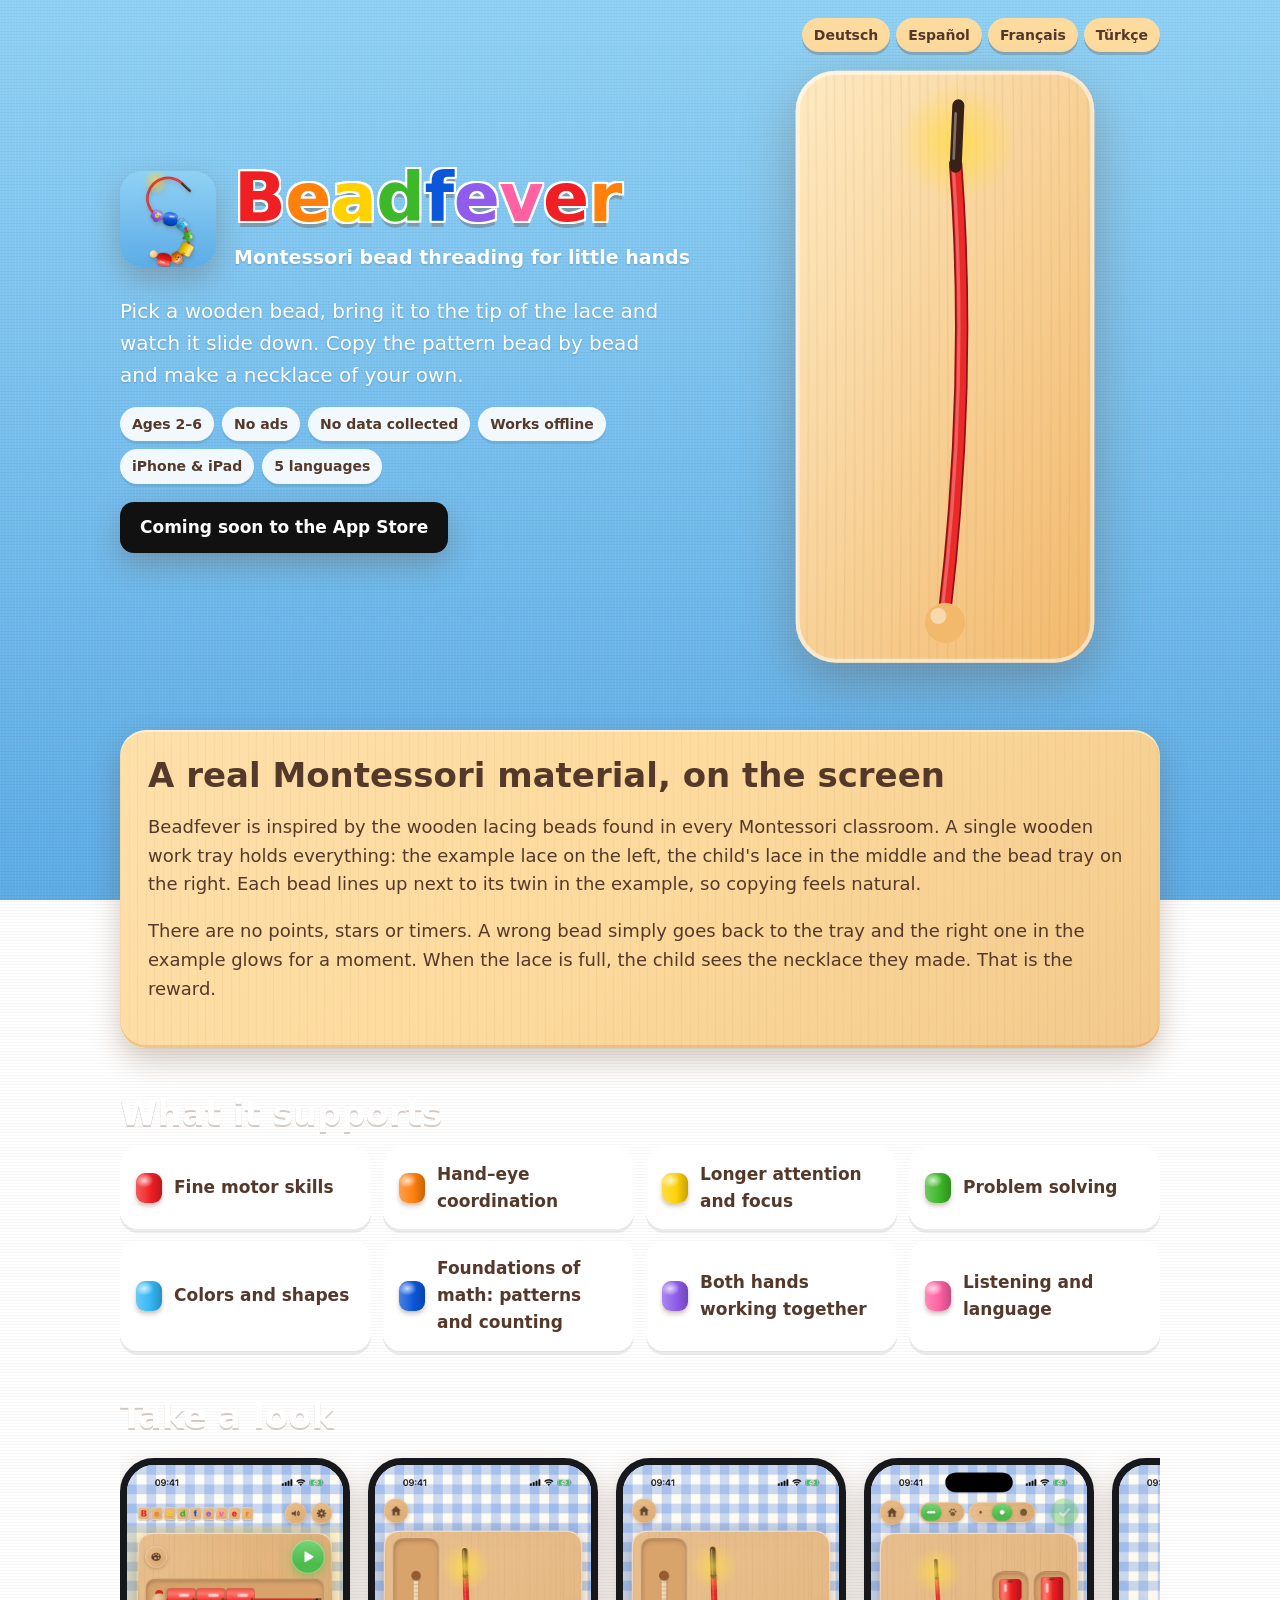
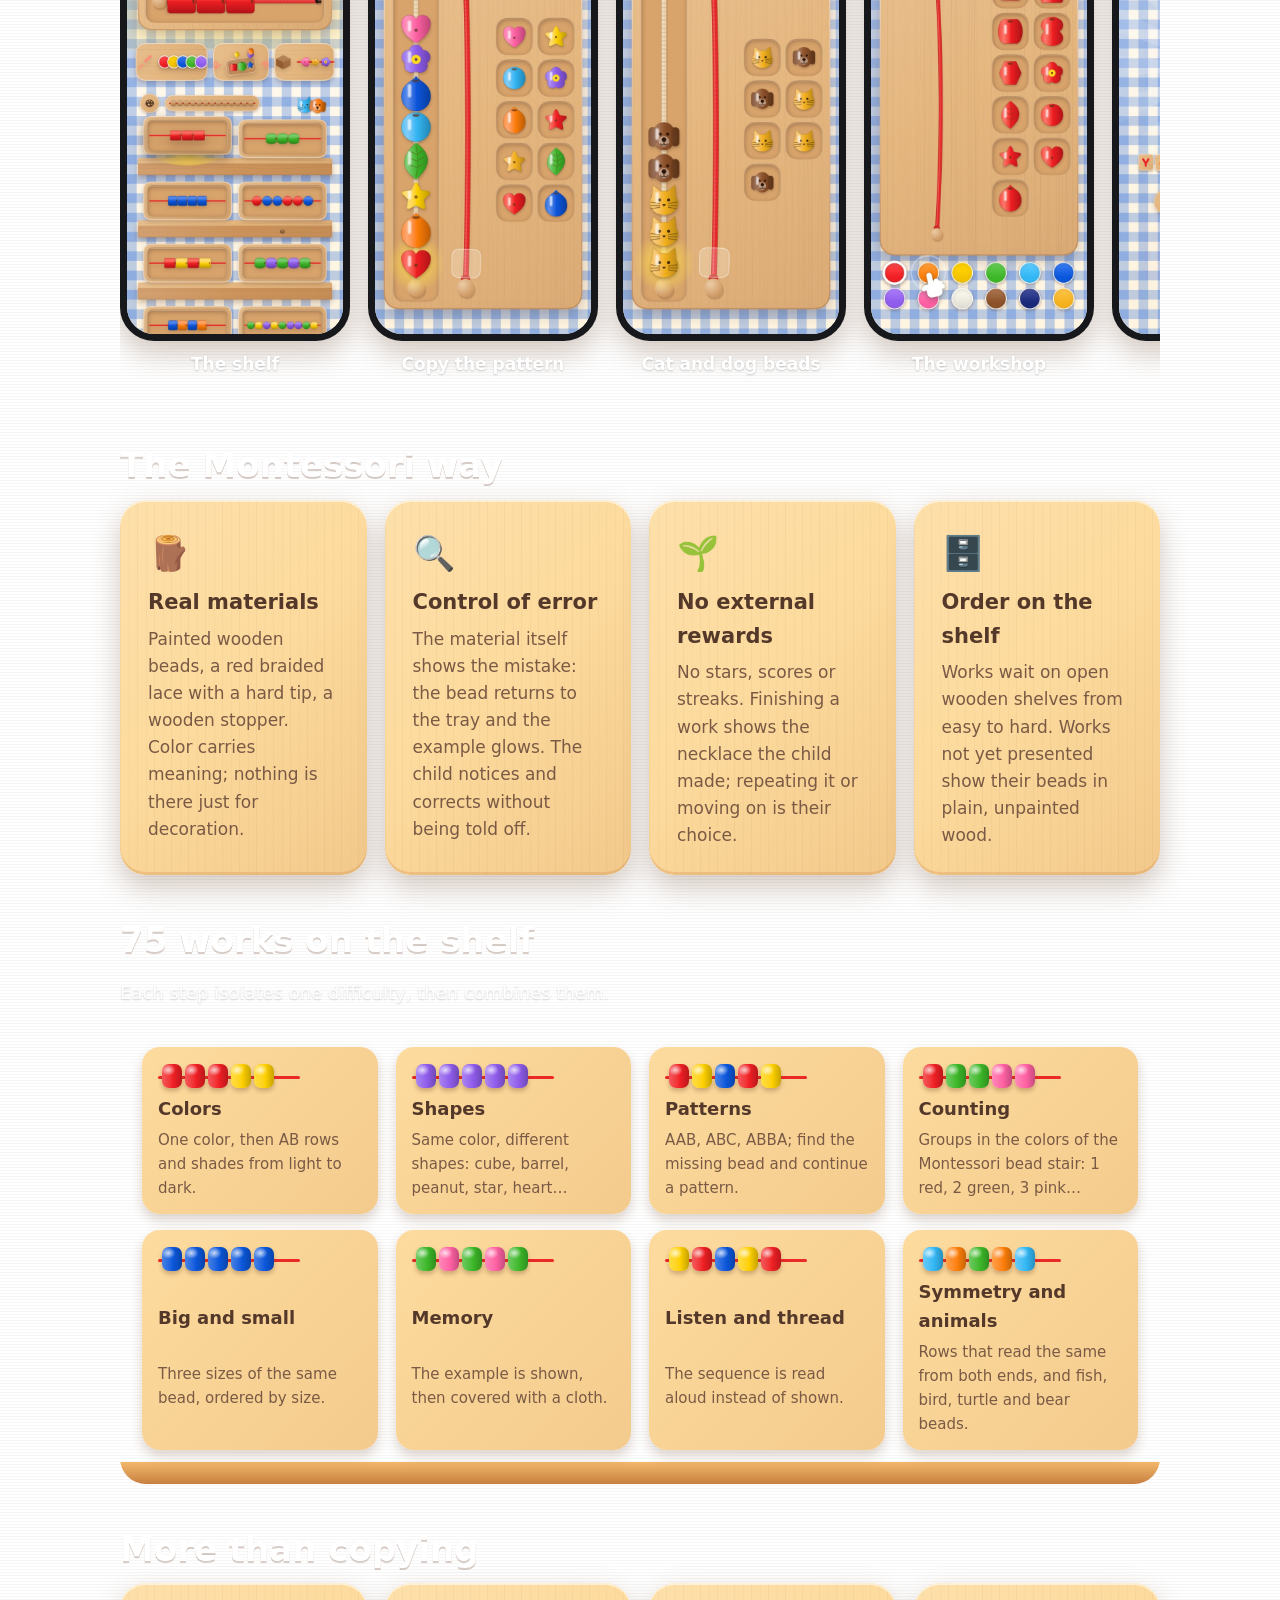
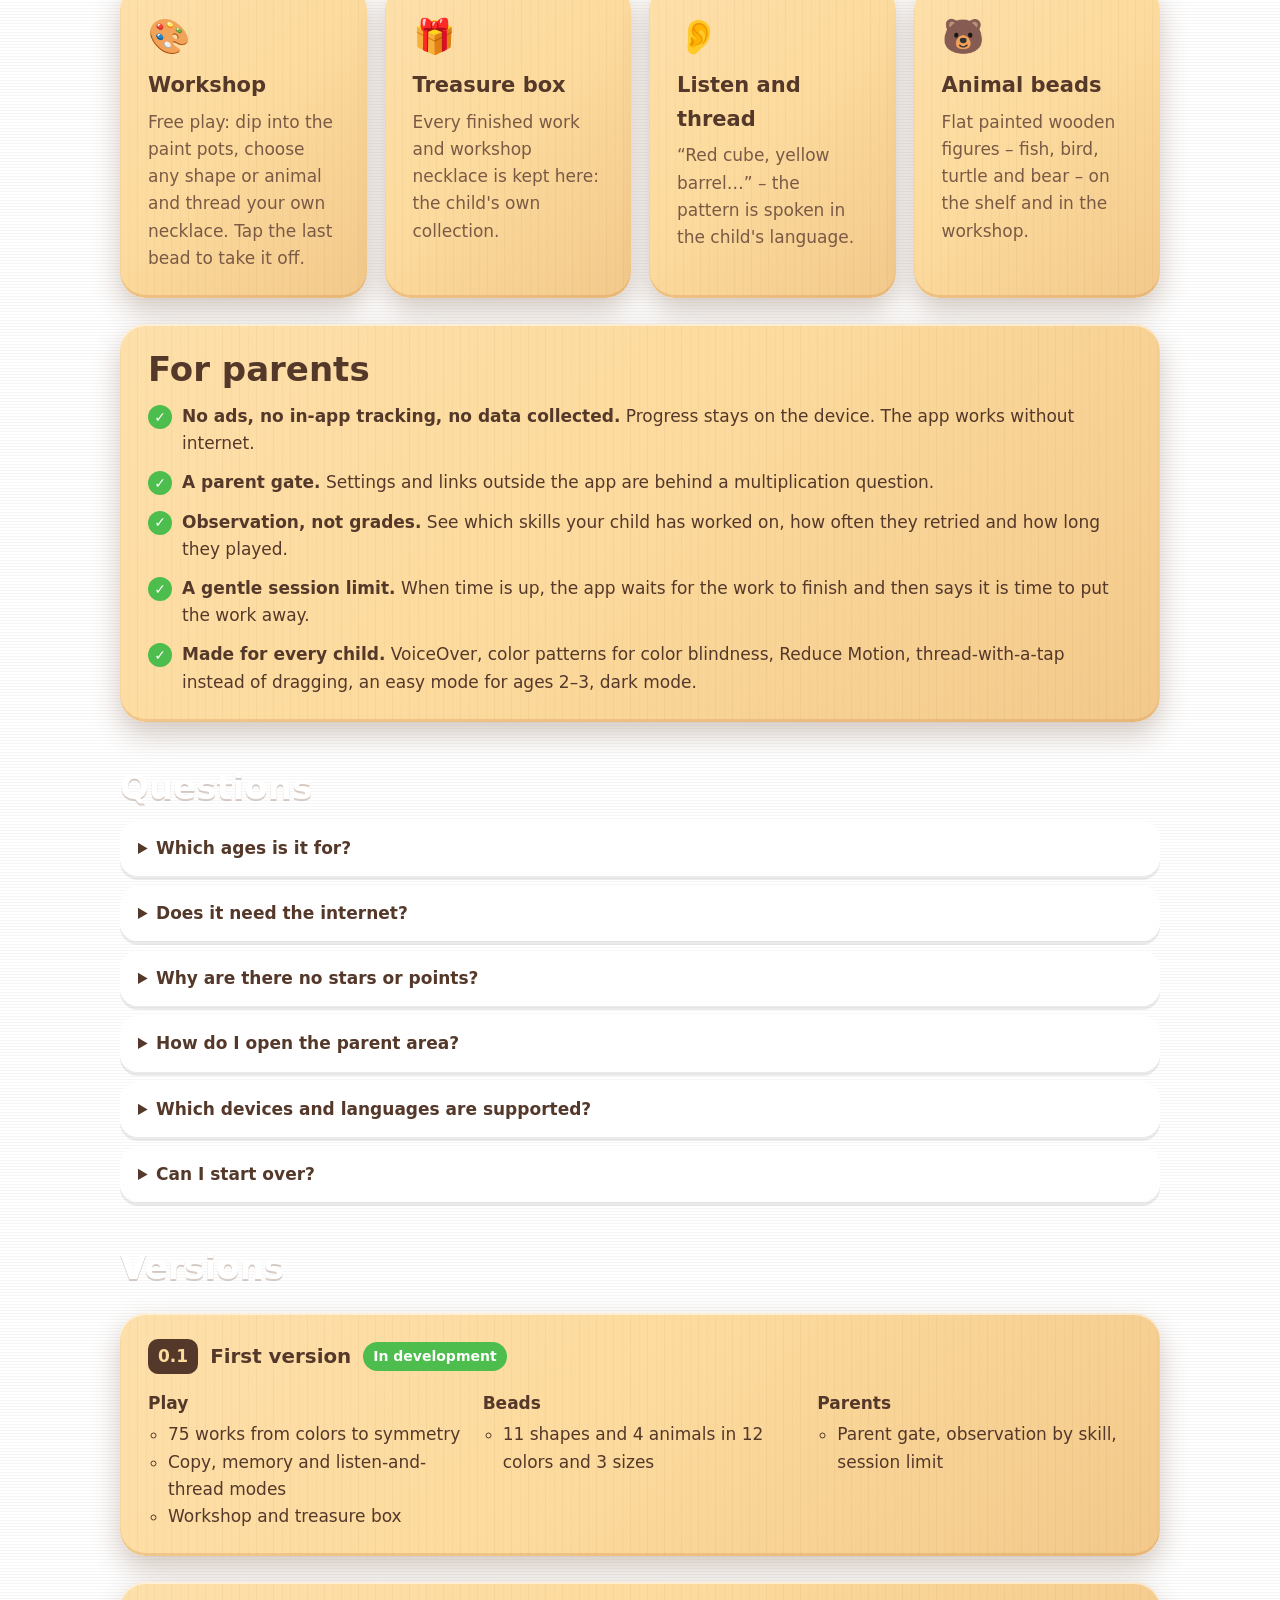
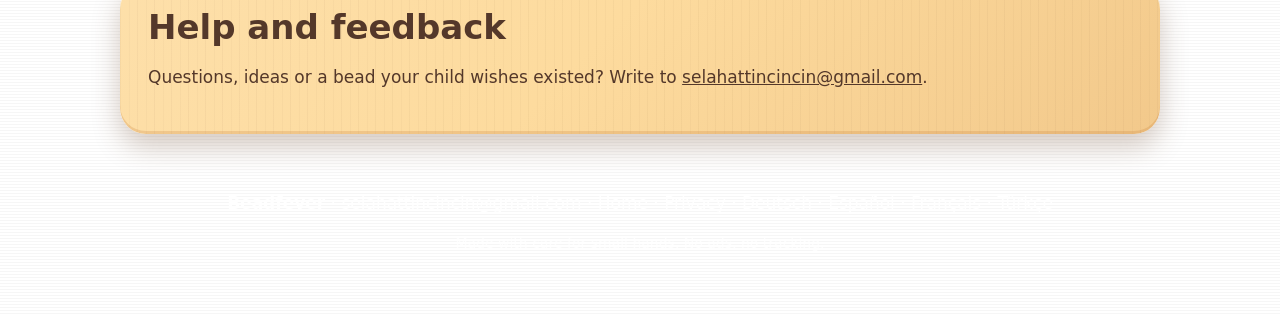
==== index.html @ 8fd97d5d "Siteyi güncelle (proje 136f219)" ====
<!doctype html>
<!-- scripts/build_site.py ile üretilir: yapı site/templates, metinler site/locales. Elle düzenleme. -->
<html lang="en">
<head>
<meta charset="utf-8">
<meta name="viewport" content="width=device-width, initial-scale=1">
<title>Beadfever – Montessori bead threading for little hands</title>
<meta name="description" content="A calm, ad-free bead threading game for ages 2–6. Copy the pattern, thread wooden beads onto a red lace and make your own necklace.">
<meta name="theme-color" content="#5cabe5">
<meta name="color-scheme" content="light dark">
<meta property="og:title" content="Beadfever – Montessori bead threading for little hands">
<meta property="og:description" content="A calm, ad-free bead threading game for ages 2–6. Copy the pattern, thread wooden beads onto a red lace and make your own necklace.">
<meta property="og:image" content="https://selahattincincin.github.io/beadfever/img/icon.png">
<link rel="icon" href="img/icon.png">
<link rel="apple-touch-icon" href="img/icon.png">
<link rel="stylesheet" href="style.css">
<link rel="alternate" hreflang="en" href="https://selahattincincin.github.io/beadfever/">
<link rel="alternate" hreflang="de" href="https://selahattincincin.github.io/beadfever/de/">
<link rel="alternate" hreflang="es" href="https://selahattincincin.github.io/beadfever/es/">
<link rel="alternate" hreflang="fr" href="https://selahattincincin.github.io/beadfever/fr/">
<link rel="alternate" hreflang="tr" href="https://selahattincincin.github.io/beadfever/tr/">
<link rel="alternate" hreflang="x-default" href="https://selahattincincin.github.io/beadfever/">
</head>
<body>
<a class="skip" href="#main">Skip to content</a>

<header class="hero">
  <div class="wrap">
    <nav class="topbar" aria-label="Languages"><a class="lang" href="de/" hreflang="de">Deutsch</a><a class="lang" href="es/" hreflang="es">Español</a><a class="lang" href="fr/" hreflang="fr">Français</a><a class="lang" href="tr/" hreflang="tr">Türkçe</a></nav>
  </div>
  <div class="wrap hero-grid">
    <div class="hero-text">
    <div class="brand">
      <img src="img/icon.png" alt="Beadfever app icon: beads on a red lace" width="96" height="96">
      <div>
        <h1 class="logo" aria-label="Beadfever"><span class="letters" aria-hidden="true"><span class="red">B</span><span class="orange">e</span><span class="yellow">a</span><span class="green">d</span><span class="blue">f</span><span class="purple">e</span><span class="pink">v</span><span class="red">e</span><span class="orange">r</span></span></h1>
        <p class="tagline">Montessori bead threading for little hands</p>
      </div>
    </div>
      <p class="lead">Pick a wooden bead, bring it to the tip of the lace and watch it slide down. Copy the pattern bead by bead and make a necklace of your own.</p>
      <ul class="chips">
        <li>Ages 2–6</li><li>No ads</li><li>No data collected</li><li>Works offline</li><li>iPhone &amp; iPad</li><li>5 languages</li>
      </ul>
      <p class="store"><span class="store-pill">Coming soon to the App Store</span></p>
    </div>
    <div class="scene" aria-hidden="true">
      <svg viewBox="0 0 240 460" role="presentation" focusable="false">
        <defs>
          <linearGradient id="wood" x1="0" y1="0" x2="1" y2="1"><stop offset="0" stop-color="#feeac2"/><stop offset="1" stop-color="#f2b86b"/></linearGradient>
          <pattern id="grain" width="14" height="460" patternUnits="userSpaceOnUse"><path d="M3 0 Q5 230 2 460 M9 0 Q11 230 10 460" stroke="#663d1f" stroke-opacity=".07" fill="none"/></pattern>
          <radialGradient id="glow"><stop offset="0" stop-color="#ffdb4d" stop-opacity=".9"/><stop offset="1" stop-color="#ffdb4d" stop-opacity="0"/></radialGradient>
          <linearGradient id="g-red" x1="0" x2="1"><stop offset="0" stop-color="#f25c5e"/><stop offset=".25" stop-color="#f68b8c"/><stop offset=".6" stop-color="#f01f24"/><stop offset="1" stop-color="#b8181c"/></linearGradient>
          <linearGradient id="g-yellow" x1="0" x2="1"><stop offset="0" stop-color="#ffe45c"/><stop offset=".25" stop-color="#ffec8a"/><stop offset=".6" stop-color="#ffd100"/><stop offset="1" stop-color="#c9a400"/></linearGradient>
          <linearGradient id="g-blue" x1="0" x2="1"><stop offset="0" stop-color="#4f7fe0"/><stop offset=".25" stop-color="#7fa2ea"/><stop offset=".6" stop-color="#0a57db"/><stop offset="1" stop-color="#0845ad"/></linearGradient>
          <linearGradient id="g-pink" x1="0" x2="1"><stop offset="0" stop-color="#ff86b4"/><stop offset=".25" stop-color="#ffa9ca"/><stop offset=".6" stop-color="#ff61a3"/><stop offset="1" stop-color="#cc4d82"/></linearGradient>
          <linearGradient id="g-green" x1="0" x2="1"><stop offset="0" stop-color="#6bc95d"/><stop offset=".25" stop-color="#93d888"/><stop offset=".6" stop-color="#3db829"/><stop offset="1" stop-color="#309320"/></linearGradient>
          <linearGradient id="g-purple" x1="0" x2="1"><stop offset="0" stop-color="#a687ef"/><stop offset=".25" stop-color="#bda6f3"/><stop offset=".6" stop-color="#8f5ceb"/><stop offset="1" stop-color="#7249bc"/></linearGradient>
        </defs>
        <rect x="8" y="8" width="224" height="444" rx="30" fill="url(#wood)"/>
        <rect x="8" y="8" width="224" height="444" rx="30" fill="url(#grain)"/>
        <rect x="9.5" y="9.5" width="221" height="441" rx="29" fill="none" stroke="#fff" stroke-opacity=".55" stroke-width="3"/>
        <circle class="tip-glow" cx="129" cy="62" r="44" fill="url(#glow)"/>
        <path d="M120 412 Q140 240 128 78" fill="none" stroke="#8c1214" stroke-width="10" stroke-linecap="round"/>
        <path d="M120 412 Q140 240 128 78" fill="none" stroke="#eb2929" stroke-width="7.5" stroke-linecap="round"/>
        <path d="M118 412 Q138 240 126 78" fill="none" stroke="#fff" stroke-opacity=".25" stroke-width="2.4" stroke-linecap="round"/>
        <path d="M128 80 L130 34" stroke="#382117" stroke-width="9" stroke-linecap="round"/>
        <path d="M126.5 74 L128 40" stroke="#fff" stroke-opacity=".35" stroke-width="2" stroke-linecap="round"/>
        <circle cx="120" cy="422" r="15" fill="#f2b86b"/>
        <circle cx="115" cy="417" r="6" fill="#fff" fill-opacity=".45"/>
        <g transform="translate(121 382)"><g class="drop d1" style="--fall:-300px"><rect x="-22" y="-25" width="44" height="50" rx="7" fill="url(#g-red)"/><ellipse cx="0" cy="-19" rx="6" ry="2.4" fill="#5a0b0d"/><rect x="-15" y="-15" width="5" height="18" rx="2.5" fill="#fff" fill-opacity=".65"/></g></g>
        <g transform="translate(124 330)"><g class="drop d2" style="--fall:-250px"><path d="M-12 -23 H12 C28 -16 28 16 12 23 H-12 C-28 16 -28 -16 -12 -23Z" fill="url(#g-yellow)"/><ellipse cx="0" cy="-18" rx="6" ry="2.4" fill="#6b5600"/><rect x="-16" y="-14" width="5" height="17" rx="2.5" fill="#fff" fill-opacity=".65"/></g></g>
        <g transform="translate(126 280)"><g class="drop d3" style="--fall:-200px"><circle r="11" cx="0" cy="-11" fill="url(#g-pink)"/><circle r="11" cx="10.5" cy="-3.4" fill="url(#g-pink)"/><circle r="11" cx="6.5" cy="8.9" fill="url(#g-pink)"/><circle r="11" cx="-6.5" cy="8.9" fill="url(#g-pink)"/><circle r="11" cx="-10.5" cy="-3.4" fill="url(#g-pink)"/><circle r="7.5" fill="#ffdb1a"/><circle r="2.4" fill="#7a2949"/></g></g>
        <g transform="translate(127 230)"><g class="drop d4" style="--fall:-150px"><rect x="-21" y="-21" width="42" height="42" rx="7" fill="url(#g-blue)"/><ellipse cx="0" cy="-15" rx="6" ry="2.4" fill="#04224f"/><rect x="-14" y="-12" width="5" height="16" rx="2.5" fill="#fff" fill-opacity=".65"/></g></g>
        <g transform="translate(128 180)"><g class="drop d5" style="--fall:-100px"><path d="M0 -27 C24 -10 24 10 0 27 C-24 10 -24 -10 0 -27Z" fill="url(#g-green)"/><path d="M0 -21 Q4 0 0 21 M1 -6 L10 -11 M1 -6 L-8 -10 M1 6 L10 1 M1 6 L-8 2" stroke="#1d5c13" stroke-opacity=".5" stroke-width="1.6" fill="none" stroke-linecap="round"/></g></g>
        <g transform="translate(128 132)"><g class="drop d6" style="--fall:-55px"><path d="M0 22 C-8 15 -22 8 -22 -6 C-22 -16 -13 -21 -6 -18 C-3 -17 -1 -15 0 -12 C1 -15 3 -17 6 -18 C13 -21 22 -16 22 -6 C22 8 8 15 0 22Z" fill="url(#g-purple)"/><circle r="2.6" cy="1" fill="#341f5c"/><rect x="-15" y="-12" width="4.5" height="12" rx="2.2" fill="#fff" fill-opacity=".6"/></g></g>
      </svg>
    </div>
  </div>
</header>

<main id="main" class="wrap">
  <section class="tray intro">
    <h2>A real Montessori material, on the screen</h2>
    <p>Beadfever is inspired by the wooden lacing beads found in every Montessori classroom. A single wooden work tray holds everything: the example lace on the left, the child's lace in the middle and the bead tray on the right. Each bead lines up next to its twin in the example, so copying feels natural.</p>
    <p>There are no points, stars or timers. A wrong bead simply goes back to the tray and the right one in the example glows for a moment. When the lace is full, the child sees the necklace they made. That is the reward.</p>
  </section>

  <section>
    <h2>What it supports</h2>
    <ul class="benefits">
      <li><span class="bead red" aria-hidden="true"></span>Fine motor skills</li>
      <li><span class="bead orange" aria-hidden="true"></span>Hand–eye coordination</li>
      <li><span class="bead yellow" aria-hidden="true"></span>Longer attention and focus</li>
      <li><span class="bead green" aria-hidden="true"></span>Problem solving</li>
      <li><span class="bead lightBlue" aria-hidden="true"></span>Colors and shapes</li>
      <li><span class="bead blue" aria-hidden="true"></span>Foundations of math: patterns and counting</li>
      <li><span class="bead purple" aria-hidden="true"></span>Both hands working together</li>
      <li><span class="bead pink" aria-hidden="true"></span>Listening and language</li>
    </ul>
  </section>

  <section>
    <h2>Take a look</h2>
    <div class="shots">
      <figure class="phone">
        <img src="img/shelf.jpg" alt="The shelf: works ordered from easy to hard on wooden shelves" loading="lazy" width="598" height="1300">
        <figcaption>The shelf</figcaption>
      </figure>
      <figure class="phone">
        <img src="img/shapes.jpg" alt="A work tray with an eight-bead example: heart, flower, drop, ball, leaf, star" loading="lazy" width="598" height="1300">
        <figcaption>Copy the pattern</figcaption>
      </figure>
      <figure class="phone">
        <img src="img/animals.jpg" alt="Animal figure beads: cats and dogs on the lace and in the tray" loading="lazy" width="598" height="1300">
        <figcaption>Cat and dog beads</figcaption>
      </figure>
      <figure class="phone">
        <img src="img/workshop.jpg" alt="The workshop: paint pots and every bead shape for free play" loading="lazy" width="598" height="1300">
        <figcaption>The workshop</figcaption>
      </figure>
      <figure class="phone">
        <img src="img/en-done.jpg" alt="A finished rainbow necklace and the words: You made it!" loading="lazy" width="598" height="1300">
        <figcaption>Your necklace</figcaption>
      </figure>
    </div>
  </section>

  <section>
    <h2>The Montessori way</h2>
    <div class="cards">
      <article class="tray card">
        <span class="card-icon" aria-hidden="true">🪵</span>
        <h3>Real materials</h3>
        <p>Painted wooden beads, a red braided lace with a hard tip, a wooden stopper. Color carries meaning; nothing is there just for decoration.</p>
      </article>
      <article class="tray card">
        <span class="card-icon" aria-hidden="true">🔍</span>
        <h3>Control of error</h3>
        <p>The material itself shows the mistake: the bead returns to the tray and the example glows. The child notices and corrects without being told off.</p>
      </article>
      <article class="tray card">
        <span class="card-icon" aria-hidden="true">🌱</span>
        <h3>No external rewards</h3>
        <p>No stars, scores or streaks. Finishing a work shows the necklace the child made; repeating it or moving on is their choice.</p>
      </article>
      <article class="tray card">
        <span class="card-icon" aria-hidden="true">🗄️</span>
        <h3>Order on the shelf</h3>
        <p>Works wait on open wooden shelves from easy to hard. Works not yet presented show their beads in plain, unpainted wood.</p>
      </article>
    </div>
  </section>

  <section>
    <h2>75 works on the shelf</h2>
    <p class="section-lead">Each step isolates one difficulty, then combines them.</p>
    <ol class="shelf">
      <li>
        <span class="strand" aria-hidden="true"><i class="b red"></i><i class="b red"></i><i class="b red"></i><i class="b yellow"></i><i class="b yellow"></i></span>
        <b>Colors</b>
        <span>One color, then AB rows and shades from light to dark.</span>
      </li>
      <li>
        <span class="strand" aria-hidden="true"><i class="b purple"></i><i class="b purple"></i><i class="b purple"></i><i class="b purple"></i><i class="b purple"></i></span>
        <b>Shapes</b>
        <span>Same color, different shapes: cube, barrel, peanut, star, heart…</span>
      </li>
      <li>
        <span class="strand" aria-hidden="true"><i class="b red"></i><i class="b yellow"></i><i class="b blue"></i><i class="b red"></i><i class="b yellow"></i></span>
        <b>Patterns</b>
        <span>AAB, ABC, ABBA; find the missing bead and continue a pattern.</span>
      </li>
      <li>
        <span class="strand" aria-hidden="true"><i class="b red"></i><i class="b green"></i><i class="b green"></i><i class="b pink"></i><i class="b pink"></i></span>
        <b>Counting</b>
        <span>Groups in the colors of the Montessori bead stair: 1 red, 2 green, 3 pink…</span>
      </li>
      <li>
        <span class="strand" aria-hidden="true"><i class="b blue"></i><i class="b blue"></i><i class="b blue"></i><i class="b blue"></i><i class="b blue"></i></span>
        <b>Big and small</b>
        <span>Three sizes of the same bead, ordered by size.</span>
      </li>
      <li>
        <span class="strand" aria-hidden="true"><i class="b green"></i><i class="b pink"></i><i class="b green"></i><i class="b pink"></i><i class="b green"></i></span>
        <b>Memory</b>
        <span>The example is shown, then covered with a cloth.</span>
      </li>
      <li>
        <span class="strand" aria-hidden="true"><i class="b yellow"></i><i class="b red"></i><i class="b blue"></i><i class="b yellow"></i><i class="b red"></i></span>
        <b>Listen and thread</b>
        <span>The sequence is read aloud instead of shown.</span>
      </li>
      <li>
        <span class="strand" aria-hidden="true"><i class="b lightBlue"></i><i class="b orange"></i><i class="b green"></i><i class="b orange"></i><i class="b lightBlue"></i></span>
        <b>Symmetry and animals</b>
        <span>Rows that read the same from both ends, and fish, bird, turtle and bear beads.</span>
      </li>
    </ol>
  </section>

  <section>
    <h2>More than copying</h2>
    <div class="cards">
      <article class="tray card">
        <span class="card-icon" aria-hidden="true">🎨</span>
        <h3>Workshop</h3>
        <p>Free play: dip into the paint pots, choose any shape or animal and thread your own necklace. Tap the last bead to take it off.</p>
      </article>
      <article class="tray card">
        <span class="card-icon" aria-hidden="true">🎁</span>
        <h3>Treasure box</h3>
        <p>Every finished work and workshop necklace is kept here: the child's own collection.</p>
      </article>
      <article class="tray card">
        <span class="card-icon" aria-hidden="true">👂</span>
        <h3>Listen and thread</h3>
        <p>“Red cube, yellow barrel…” – the pattern is spoken in the child's language.</p>
      </article>
      <article class="tray card">
        <span class="card-icon" aria-hidden="true">🐻</span>
        <h3>Animal beads</h3>
        <p>Flat painted wooden figures – fish, bird, turtle and bear – on the shelf and in the workshop.</p>
      </article>
    </div>
  </section>

  <section class="tray parents">
    <h2>For parents</h2>
    <ul class="checks">
      <li><b>No ads, no in-app tracking, no data collected.</b> Progress stays on the device. The app works without internet.</li>
      <li><b>A parent gate.</b> Settings and links outside the app are behind a multiplication question.</li>
      <li><b>Observation, not grades.</b> See which skills your child has worked on, how often they retried and how long they played.</li>
      <li><b>A gentle session limit.</b> When time is up, the app waits for the work to finish and then says it is time to put the work away.</li>
      <li><b>Made for every child.</b> VoiceOver, color patterns for color blindness, Reduce Motion, thread-with-a-tap instead of dragging, an easy mode for ages 2–3, dark mode.</li>
    </ul>
  </section>

  <section>
    <h2>Questions</h2>
    <details>
      <summary>Which ages is it for?</summary>
      <p>From about 2 to 6. Choose “Easy” in the parent settings for the youngest: a larger target and a stronger magnet at the tip of the lace.</p>
    </details>
    <details>
      <summary>Does it need the internet?</summary>
      <p>No. Everything, including the spoken patterns, works offline.</p>
    </details>
    <details>
      <summary>Why are there no stars or points?</summary>
      <p>Montessori education avoids external rewards so that the joy of the work itself drives the child. The necklace they made is the reward.</p>
    </details>
    <details>
      <summary>How do I open the parent area?</summary>
      <p>Tap the gear on the shelf and answer the multiplication question.</p>
    </details>
    <details>
      <summary>Which devices and languages are supported?</summary>
      <p>iPhone and iPad with iOS 18 or later, in every orientation on iPad. English, Turkish, German, Spanish and French.</p>
    </details>
    <details>
      <summary>Can I start over?</summary>
      <p>Yes: Parent area → Data → Reset progress. The treasure box can be emptied there too.</p>
    </details>
  </section>

  <section>
    <h2 id="versions">Versions</h2>
    <ol class="releases">
      <li class="tray release">
        <div class="release-head">
          <span class="ver">0.1</span>
          <h3>First version</h3>
          <span class="tag">In development</span>
        </div>
        <div class="changes">
          <div>
            <h4>Play</h4>
            <ul>
              <li>75 works from colors to symmetry</li>
              <li>Copy, memory and listen-and-thread modes</li>
              <li>Workshop and treasure box</li>
            </ul>
          </div>
          <div>
            <h4>Beads</h4>
            <ul>
              <li>11 shapes and 4 animals in 12 colors and 3 sizes</li>
            </ul>
          </div>
          <div>
            <h4>Parents</h4>
            <ul>
              <li>Parent gate, observation by skill, session limit</li>
            </ul>
          </div>
        </div>
      </li>
    </ol>
  </section>

  <section class="tray contact">
    <h2>Help and feedback</h2>
    <p>Questions, ideas or a bead your child wishes existed? Write to <a href="mailto:selahattincincin@gmail.com">selahattincincin@gmail.com</a>.</p>
  </section>
</main>

<footer>
  <div class="wrap">
    <span class="logo-sm">Beadfever</span> ·
    <a href="mailto:selahattincincin@gmail.com">selahattincincin@gmail.com</a> ·
    <a href="./">Home</a> ·
    <a href="privacy.html">Privacy</a> ·
    <a href="de/" hreflang="de">Deutsch</a> ·
    <a href="es/" hreflang="es">Español</a> ·
    <a href="fr/" hreflang="fr">Français</a> ·
    <a href="tr/" hreflang="tr">Türkçe</a>
    <p class="fine">Made with care for small hands. No ads, no tracking.</p>
  </div>
</footer>
</body>
</html>
---- style.css ----
/* Beadfever sitesi: uygulamadaki gibi keçe halı, bal rengi ahşap ve parlak cilalı boncuklar.
   Renkler uygulamadaki Palette ile aynı; karanlık modda halı gece mavisine döner. */

:root {
  --mat-top: #8fd1f5;
  --mat-bottom: #5cabe5;
  --wood-light: #fddb9e;
  --wood: #f2b86b;
  --wood-dark: #c7803f;
  --wood-shadow: #663d1f;
  --ink: #54382a;
  --ink-soft: #7a5a45;
  --leaf: #4dbd4d;
  --lace: #eb2929;
  --glow: #ffdb4d;
  --on-mat: #ffffff;

  --red: #f01f24;
  --orange: #ff800a;
  --yellow: #ffd100;
  --green: #3db829;
  --light-blue: #33b8f5;
  --blue: #0a57db;
  --purple: #8f5ceb;
  --pink: #ff61a3;

  --radius: 26px;
  --shadow: 0 12px 28px rgba(102, 61, 31, 0.28);
  color-scheme: light dark;
}

@media (prefers-color-scheme: dark) {
  :root {
    --mat-top: #213861;
    --mat-bottom: #0f1c3d;
    --wood-light: #dbb885;
    --wood: #cc9457;
    --shadow: 0 14px 30px rgba(0, 0, 0, 0.45);
  }
}

* { box-sizing: border-box; }

html { scroll-behavior: smooth; }

body {
  margin: 0;
  font: 17px/1.6 ui-rounded, "SF Pro Rounded", system-ui, -apple-system, "Segoe UI", Roboto, sans-serif;
  color: var(--ink);
  /* Keçe: güneş ışığı + ince dokuma çizgileri + mavi gradyan */
  background:
    radial-gradient(1200px 600px at 25% -10%, rgba(255, 255, 255, 0.35), transparent 70%),
    repeating-linear-gradient(0deg, rgba(0, 0, 0, 0.035) 0 1px, transparent 1px 3px),
    repeating-linear-gradient(90deg, rgba(255, 255, 255, 0.05) 0 1px, transparent 1px 3px),
    linear-gradient(180deg, var(--mat-top), var(--mat-bottom)) fixed;
  min-height: 100vh;
}

a { color: inherit; }

.skip {
  position: absolute; left: -999px; top: 8px;
  background: var(--wood-light); padding: 8px 14px; border-radius: 12px; z-index: 10;
}
.skip:focus { left: 8px; }

.wrap { max-width: 1080px; margin: 0 auto; padding: 0 20px; }
.narrow { max-width: 780px; }

/* ---------- Ahşap yüzey ---------- */

.tray {
  position: relative;
  background:
    repeating-linear-gradient(90deg, rgba(102, 61, 31, 0.045) 0 1px, transparent 1px 9px, rgba(102, 61, 31, 0.03) 9px 10px, transparent 10px 17px),
    linear-gradient(135deg, color-mix(in srgb, var(--wood-light) 88%, white), var(--wood-light) 45%, color-mix(in srgb, var(--wood-light) 80%, var(--wood-dark)));
  border-radius: var(--radius);
  box-shadow: var(--shadow), inset 0 2px 0 rgba(255, 255, 255, 0.55), inset 0 -3px 0 rgba(199, 128, 63, 0.25);
  padding: 26px 28px;
  margin: 26px 0;
}

/* ---------- Başlık ---------- */

.hero { padding: 18px 0 30px; }
.hero.small { padding-bottom: 6px; }

.topbar { display: flex; justify-content: flex-end; gap: 6px; flex-wrap: wrap; margin-bottom: 8px; }
.topbar .lang {
  text-decoration: none; font-size: 14px; font-weight: 700; color: var(--ink);
  background: var(--wood-light); padding: 6px 12px; border-radius: 999px;
  box-shadow: 0 3px 0 rgba(102, 61, 31, 0.25);
}
.topbar .lang:hover { transform: translateY(-1px); }

.hero-grid { display: grid; grid-template-columns: 1.15fr 0.85fr; gap: 28px; align-items: center; }

.brand { display: flex; align-items: center; gap: 18px; }
.brand img { width: 96px; height: 96px; border-radius: 22px; box-shadow: var(--shadow); }

.logo { margin: 0; font-size: clamp(42px, 7vw, 68px); line-height: 1; font-weight: 900; letter-spacing: -0.5px; }
.letters span {
  /* Oyuncak kutusu harfleri: beyaz kontur + aşağı düşen gölge */
  text-shadow: 2px 0 #fff, -2px 0 #fff, 0 2px #fff, 0 -2px #fff, 2px 2px #fff, -2px -2px #fff, 2px -2px #fff, -2px 2px #fff,
               0 6px 0 rgba(102, 61, 31, 0.3);
}
.letters .red { color: var(--red); }
.letters .orange { color: var(--orange); }
.letters .yellow { color: var(--yellow); }
.letters .green { color: var(--green); }
.letters .blue { color: var(--blue); }
.letters .purple { color: var(--purple); }
.letters .pink { color: var(--pink); }

.tagline { margin: 10px 0 0; color: var(--on-mat); font-weight: 700; font-size: 19px; text-shadow: 0 1px 2px rgba(0, 0, 0, 0.2); }
.lead { color: var(--on-mat); font-size: 20px; max-width: 560px; text-shadow: 0 1px 2px rgba(0, 0, 0, 0.18); margin: 22px 0 16px; }

.chips { list-style: none; padding: 0; margin: 0 0 18px; display: flex; flex-wrap: wrap; gap: 8px; }
.chips li {
  background: rgba(255, 255, 255, 0.9); color: var(--ink); font-weight: 700; font-size: 14px;
  padding: 6px 12px; border-radius: 999px; box-shadow: 0 3px 0 rgba(0, 0, 0, 0.08);
}
@media (prefers-color-scheme: dark) { .chips li { background: rgba(255, 255, 255, 0.14); color: #fff; } }

.store-pill {
  display: inline-block; background: #111; color: #fff; font-weight: 700; padding: 12px 20px;
  border-radius: 14px; box-shadow: var(--shadow);
}

/* ---------- Bağcık sahnesi ---------- */

.scene { justify-self: center; width: min(320px, 80vw); filter: drop-shadow(0 18px 26px rgba(102, 61, 31, 0.32)); }
.scene svg { width: 100%; height: auto; display: block; }

.tip-glow { transform-origin: 129px 62px; animation: breathe 2.6s ease-in-out infinite; }
@keyframes breathe { 0%, 100% { opacity: 0.45; transform: scale(0.94); } 50% { opacity: 1; transform: scale(1.06); } }

/* Her boncuk sırayla uçtan girer, düğüme kayar, bekler; döngü sonunda hepsi birlikte solar. */
.drop { animation: 10s cubic-bezier(0.4, 0, 0.6, 1) infinite; opacity: 0; }
.d1 { animation-name: thread1; }
.d2 { animation-name: thread2; }
.d3 { animation-name: thread3; }
.d4 { animation-name: thread4; }
.d5 { animation-name: thread5; }
.d6 { animation-name: thread6; }
@keyframes thread1 { 0% { transform: translateY(var(--fall)); opacity: 0; } 2% { opacity: 1; } 8% { transform: translateY(0); } 88% { opacity: 1; transform: translateY(0); } 95%, 100% { opacity: 0; transform: translateY(0); } }
@keyframes thread2 { 0%, 11% { transform: translateY(var(--fall)); opacity: 0; } 13% { opacity: 1; } 19% { transform: translateY(0); } 88% { opacity: 1; transform: translateY(0); } 95%, 100% { opacity: 0; transform: translateY(0); } }
@keyframes thread3 { 0%, 22% { transform: translateY(var(--fall)); opacity: 0; } 24% { opacity: 1; } 30% { transform: translateY(0); } 88% { opacity: 1; transform: translateY(0); } 95%, 100% { opacity: 0; transform: translateY(0); } }
@keyframes thread4 { 0%, 33% { transform: translateY(var(--fall)); opacity: 0; } 35% { opacity: 1; } 40% { transform: translateY(0); } 88% { opacity: 1; transform: translateY(0); } 95%, 100% { opacity: 0; transform: translateY(0); } }
@keyframes thread5 { 0%, 44% { transform: translateY(var(--fall)); opacity: 0; } 46% { opacity: 1; } 50% { transform: translateY(0); } 88% { opacity: 1; transform: translateY(0); } 95%, 100% { opacity: 0; transform: translateY(0); } }
@keyframes thread6 { 0%, 55% { transform: translateY(var(--fall)); opacity: 0; } 57% { opacity: 1; } 60% { transform: translateY(0); } 88% { opacity: 1; transform: translateY(0); } 95%, 100% { opacity: 0; transform: translateY(0); } }

@media (prefers-reduced-motion: reduce) {
  html { scroll-behavior: auto; }
  .drop, .tip-glow { animation: none; opacity: 1; transform: none; }
}

/* ---------- Bölümler ---------- */

main h2 {
  font-size: clamp(26px, 3.6vw, 34px); line-height: 1.15; margin: 46px 0 14px; color: var(--on-mat);
  text-shadow: 0 2px 0 rgba(102, 61, 31, 0.25);
}
.tray h2 { color: var(--ink); text-shadow: none; margin-top: 0; }
.section-lead { color: var(--on-mat); font-size: 18px; max-width: 760px; text-shadow: 0 1px 2px rgba(0, 0, 0, 0.18); }
.intro p { font-size: 18px; }

.benefits { list-style: none; padding: 0; margin: 0; display: grid; grid-template-columns: repeat(auto-fit, minmax(230px, 1fr)); gap: 12px; }
.benefits li {
  display: flex; align-items: center; gap: 12px; font-weight: 700;
  background: rgba(255, 255, 255, 0.92); border-radius: 18px; padding: 14px 16px; box-shadow: 0 4px 0 rgba(0, 0, 0, 0.08);
}
@media (prefers-color-scheme: dark) { .benefits li { background: rgba(255, 255, 255, 0.12); color: #fff; } }

/* Parlak cilalı boncuk: sol üstten ışık, sağ altta rengin koyusu */
.bead, .b {
  flex: none; display: inline-block; width: 26px; height: 30px; border-radius: 9px;
  background:
    radial-gradient(60% 40% at 32% 25%, rgba(255, 255, 255, 0.75), transparent 60%),
    linear-gradient(90deg, color-mix(in srgb, var(--c) 75%, white), var(--c) 55%, color-mix(in srgb, var(--c) 78%, black));
  box-shadow: 0 3px 4px rgba(102, 61, 31, 0.3);
}
.red { --c: var(--red); } .orange { --c: var(--orange); } .yellow { --c: var(--yellow); } .green { --c: var(--green); }
.lightBlue { --c: var(--light-blue); } .blue { --c: var(--blue); } .purple { --c: var(--purple); } .pink { --c: var(--pink); }

.shots { display: flex; gap: 18px; overflow-x: auto; scroll-snap-type: x mandatory; padding: 8px 4px 22px; }
.phone { margin: 0; flex: 0 0 auto; width: 230px; scroll-snap-align: start; text-align: center; }
.phone img {
  width: 100%; height: auto; display: block; border-radius: 34px; border: 7px solid #17181b;
  box-shadow: var(--shadow); background: #000;
}
.phone figcaption { color: var(--on-mat); font-weight: 700; margin-top: 10px; text-shadow: 0 1px 2px rgba(0, 0, 0, 0.2); }

.cards { display: grid; grid-template-columns: repeat(auto-fit, minmax(240px, 1fr)); gap: 18px; }
.card { margin: 0; }
.card-icon { font-size: 34px; display: block; margin-bottom: 6px; }
.card h3 { margin: 0 0 6px; font-size: 21px; }
.card p { margin: 0; color: var(--ink-soft); }

/* Raf: bölümler ahşap rafta dizili */
.shelf {
  list-style: none; padding: 22px 22px 34px; margin: 0; display: grid; grid-template-columns: repeat(auto-fit, minmax(220px, 1fr)); gap: 16px 18px;
  background:
    linear-gradient(180deg, transparent calc(100% - 22px), var(--wood) calc(100% - 22px), var(--wood-dark)),
    rgba(255, 255, 255, 0.14);
  border-radius: var(--radius);
}
.shelf li {
  background: linear-gradient(135deg, var(--wood-light), color-mix(in srgb, var(--wood-light) 82%, var(--wood-dark)));
  border-radius: 18px; padding: 14px 16px; box-shadow: 0 6px 12px rgba(102, 61, 31, 0.22);
  display: grid; gap: 4px;
}
.shelf b { font-size: 18px; }
.shelf span:last-child { color: var(--ink-soft); font-size: 15px; }
.strand { display: flex; align-items: center; gap: 3px; height: 30px; position: relative; padding-left: 4px; }
.strand::before { content: ""; position: absolute; left: 0; right: 30%; top: 50%; height: 3px; background: var(--lace); border-radius: 2px; }
.strand .b { width: 20px; height: 24px; border-radius: 7px; position: relative; }

.checks { list-style: none; padding: 0; margin: 0; display: grid; gap: 12px; }
.checks li { padding-left: 34px; position: relative; }
.checks li::before {
  content: "✓"; position: absolute; left: 0; top: 2px; width: 24px; height: 24px; border-radius: 50%;
  background: var(--leaf); color: #fff; font-weight: 900; font-size: 14px; display: grid; place-items: center;
}

details {
  background: rgba(255, 255, 255, 0.92); border-radius: 18px; padding: 14px 18px; margin: 10px 0;
  box-shadow: 0 4px 0 rgba(0, 0, 0, 0.08);
}
@media (prefers-color-scheme: dark) { details { background: rgba(255, 255, 255, 0.12); color: #fff; } }
summary { font-weight: 800; cursor: pointer; }
details p { margin: 10px 0 2px; }

.releases { list-style: none; padding: 0; margin: 0; }
.release-head { display: flex; align-items: center; gap: 12px; flex-wrap: wrap; margin-bottom: 8px; }
.release-head h3 { margin: 0; }
.ver { background: var(--ink); color: var(--wood-light); font-weight: 800; padding: 4px 10px; border-radius: 10px; }
.tag { background: var(--leaf); color: #fff; font-weight: 800; padding: 3px 10px; border-radius: 999px; font-size: 14px; }
.changes { display: grid; grid-template-columns: repeat(auto-fit, minmax(220px, 1fr)); gap: 6px 20px; }
.changes h4 { margin: 8px 0 4px; }
.changes ul { margin: 0; padding-left: 20px; }

.updated { color: var(--on-mat); font-weight: 700; }

footer { padding: 30px 0 46px; color: var(--on-mat); text-align: center; }
footer a { color: var(--on-mat); }
.logo-sm { font-weight: 900; }
.fine { opacity: 0.85; font-size: 14px; }

a:focus-visible, summary:focus-visible { outline: 3px solid var(--glow); outline-offset: 3px; border-radius: 8px; }

@media (max-width: 820px) {
  .hero-grid { grid-template-columns: 1fr; }
  .scene { width: min(260px, 70vw); }
  .tray { padding: 22px 20px; }
  .brand img { width: 76px; height: 76px; }
}
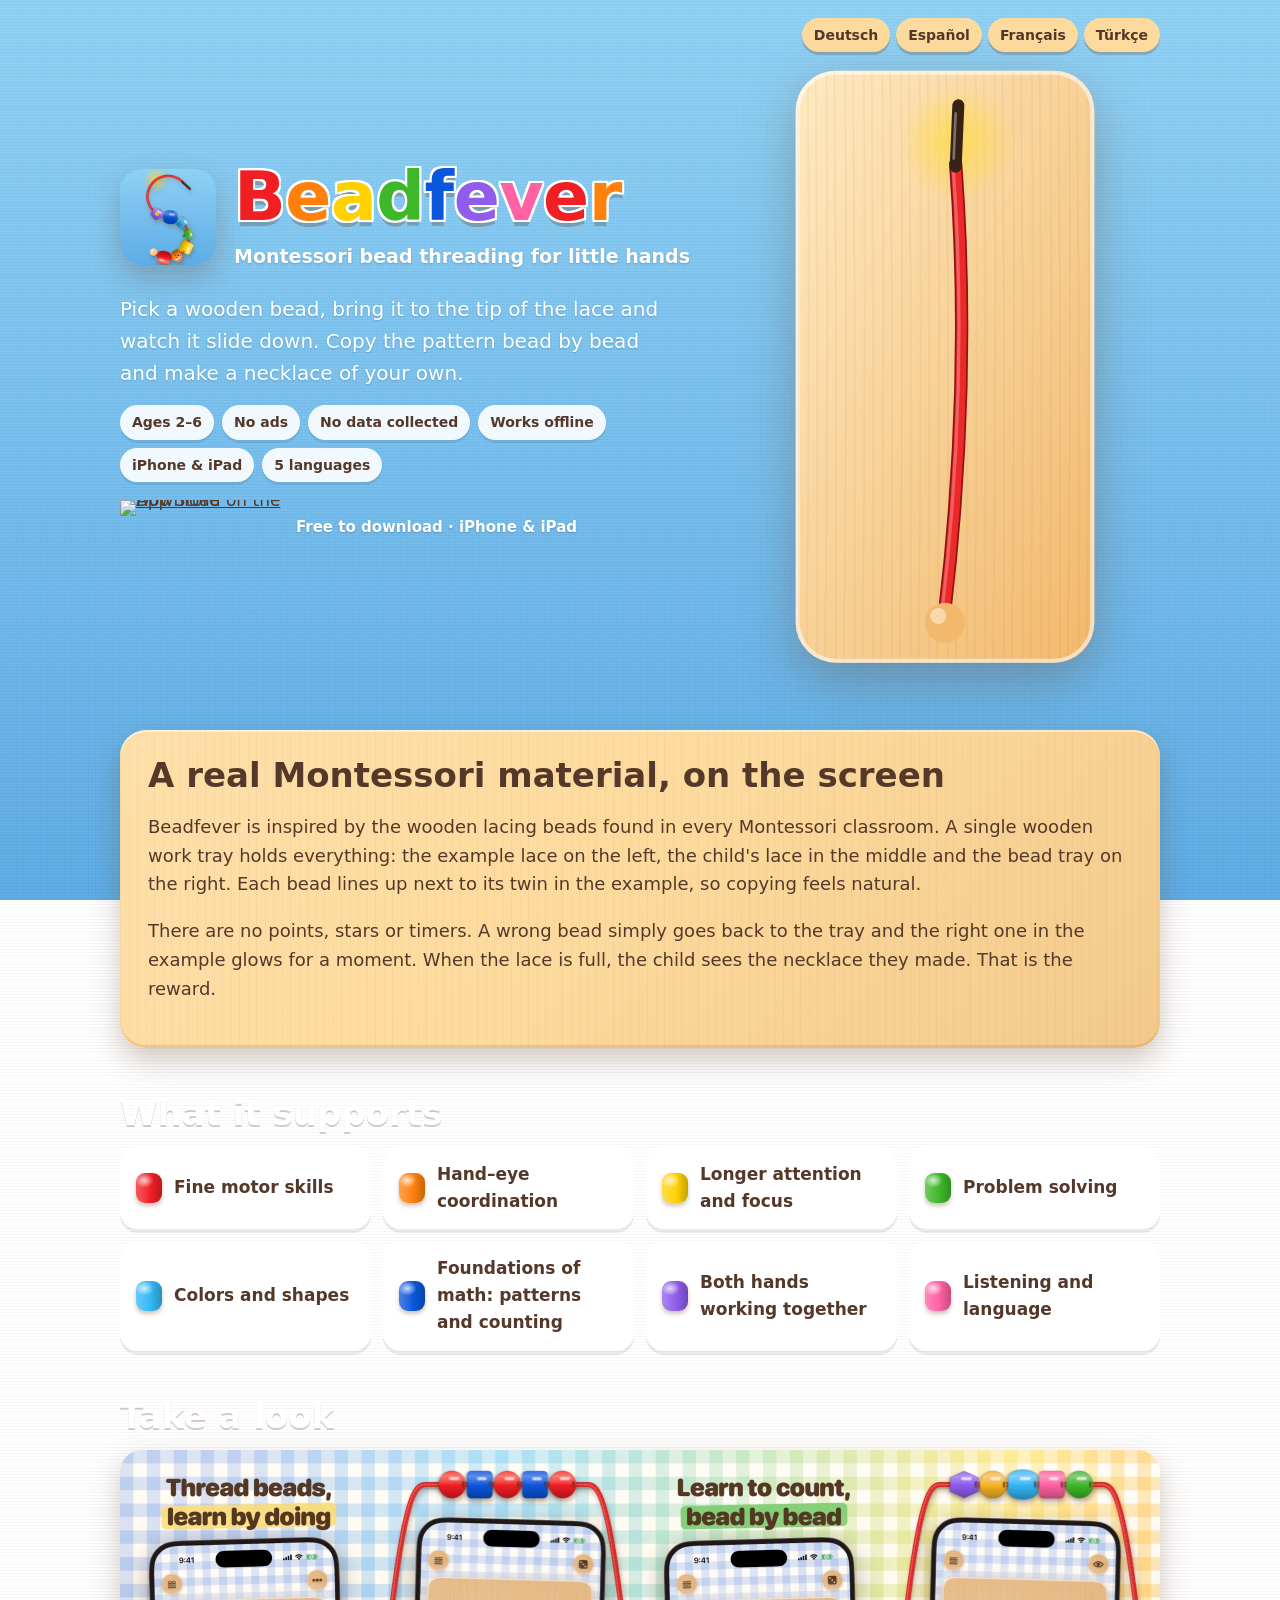
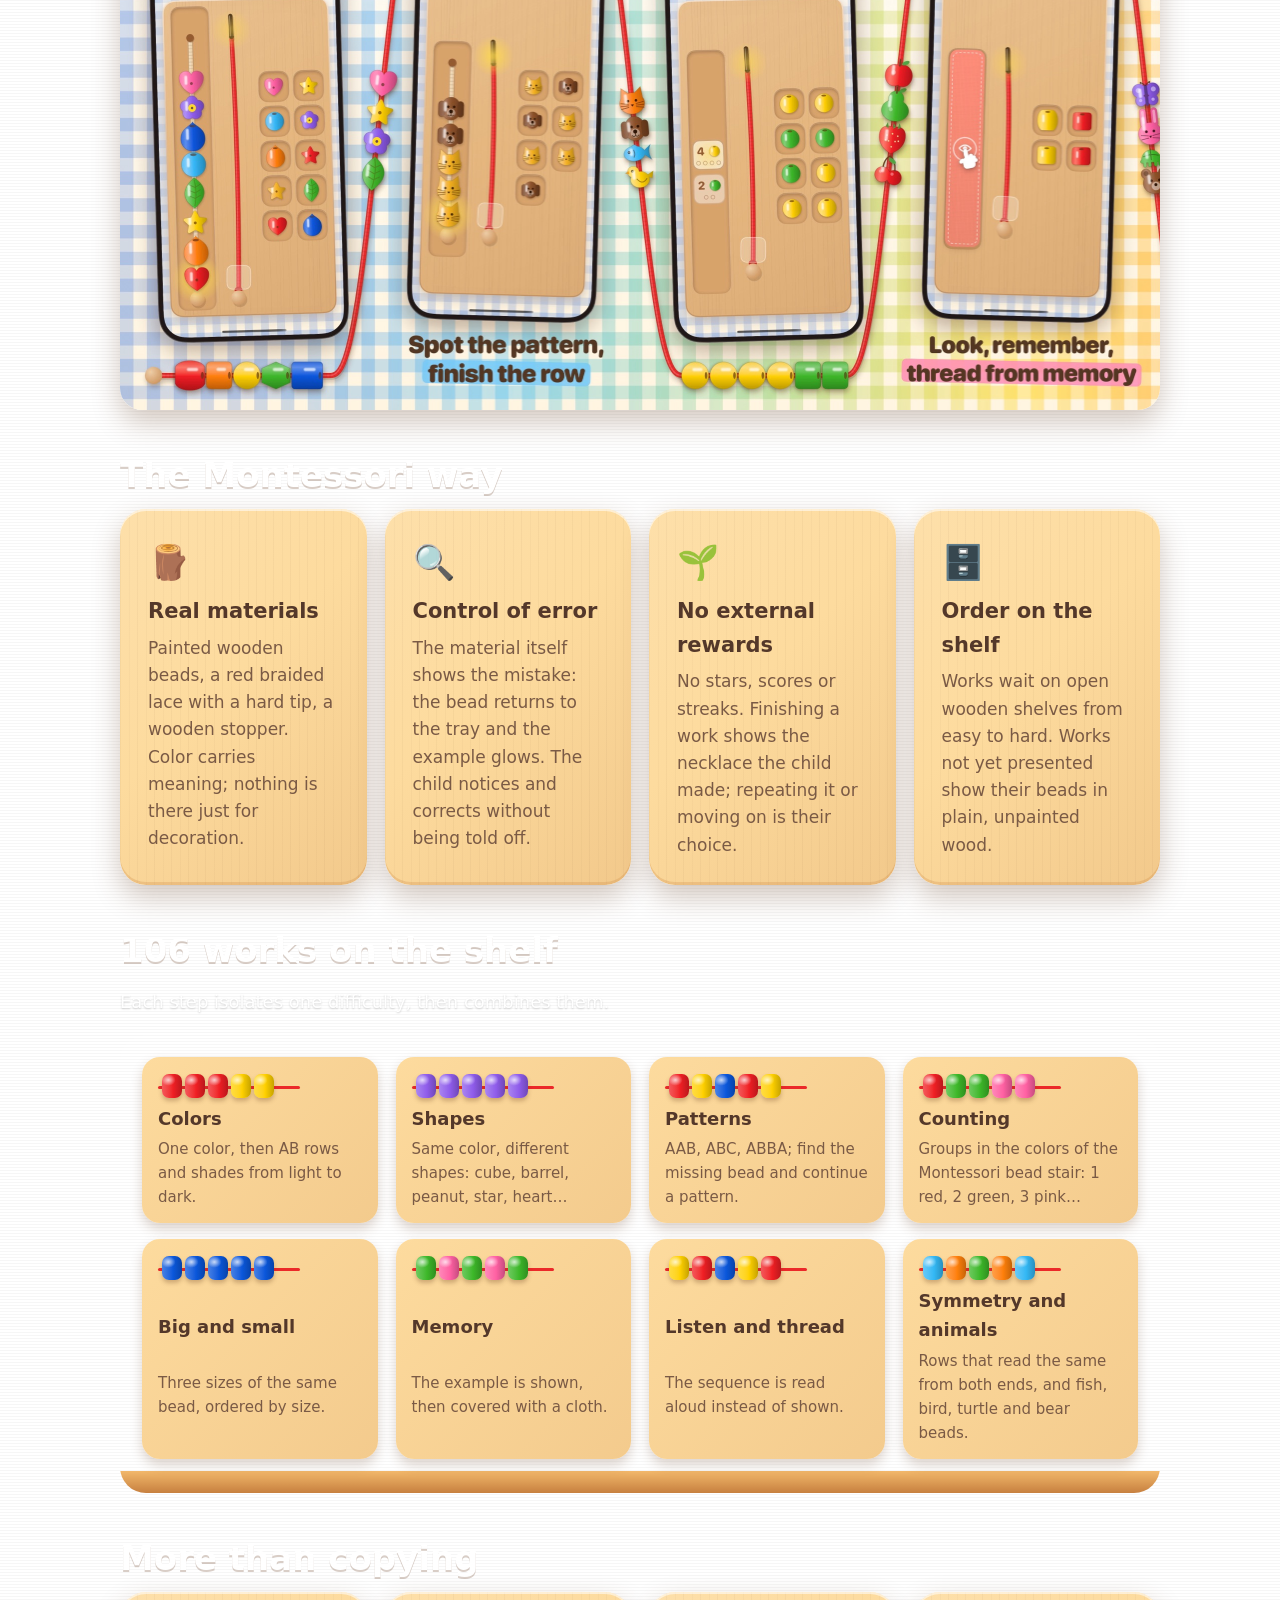
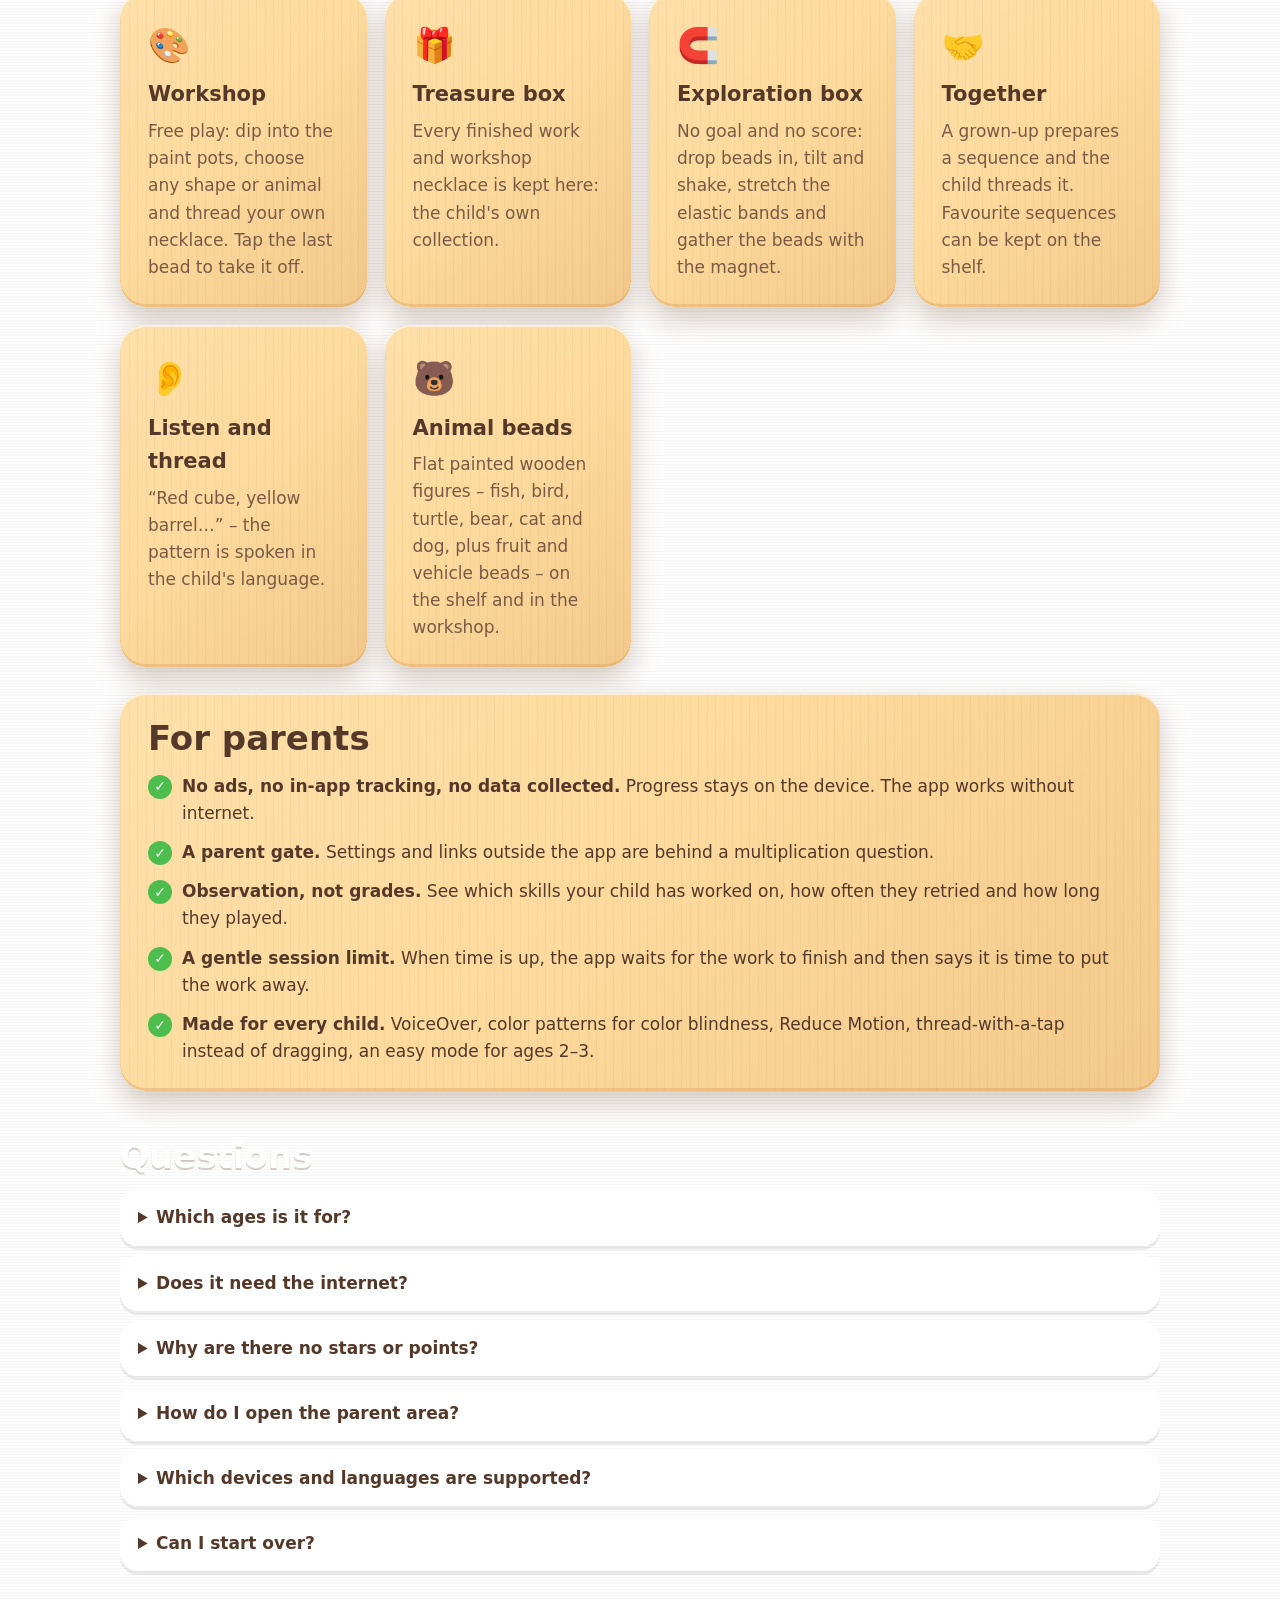
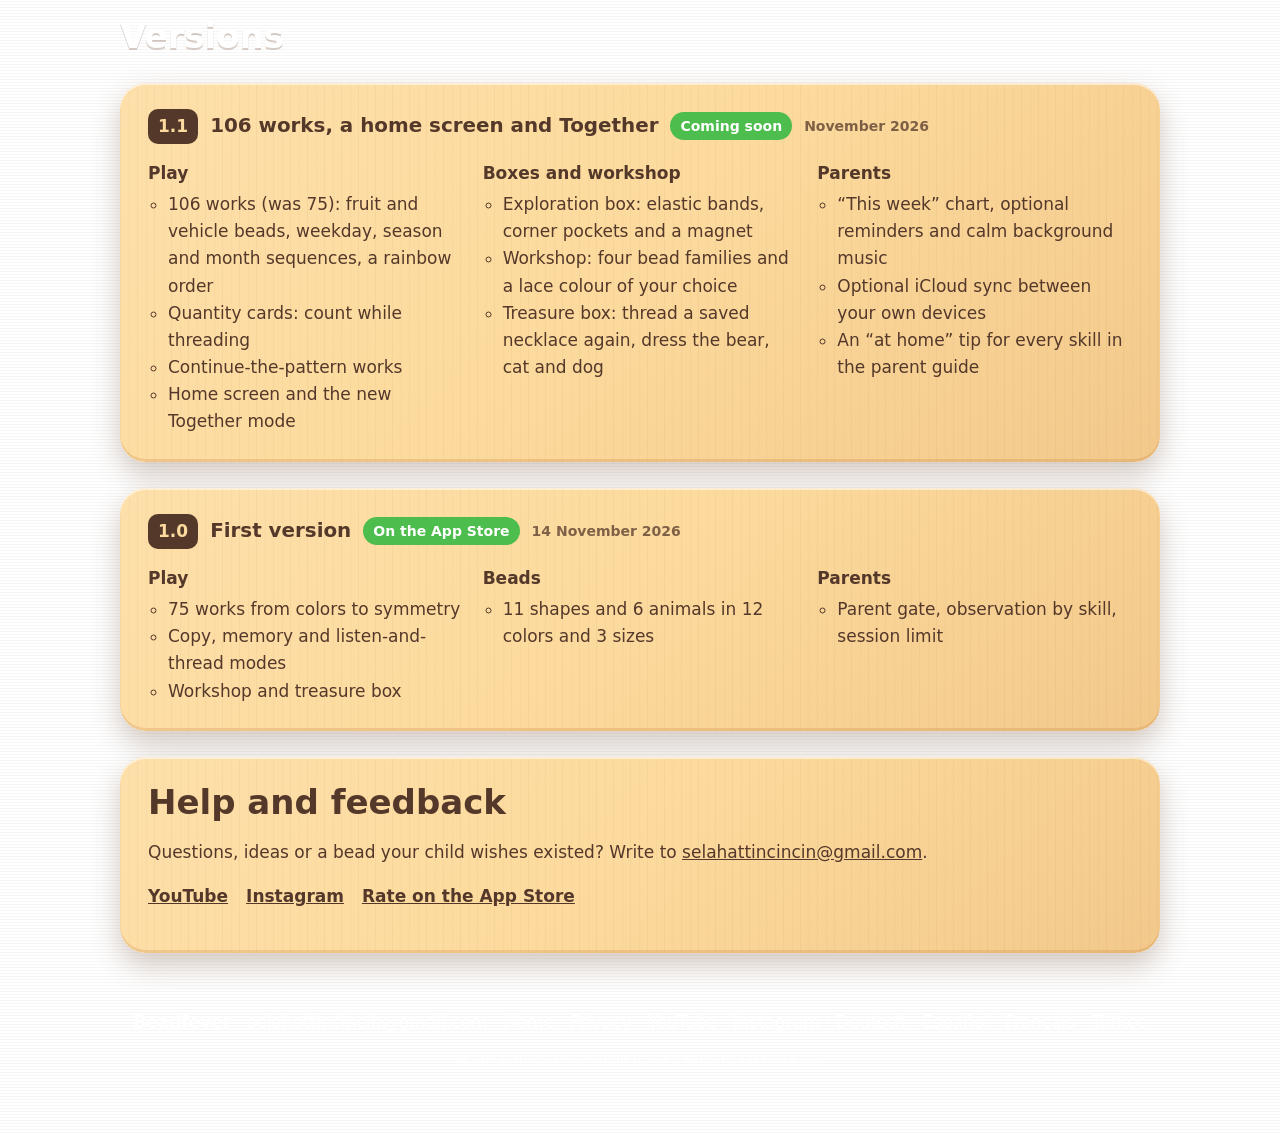
==== commit 72adc78c: "Siteyi güncelle (proje 575e225)" ====
--- a/index.html
+++ b/index.html
@@ -41,7 +41,10 @@
       <ul class="chips">
         <li>Ages 2–6</li><li>No ads</li><li>No data collected</li><li>Works offline</li><li>iPhone &amp; iPad</li><li>5 languages</li>
       </ul>
-      <p class="store"><span class="store-pill">Coming soon to the App Store</span></p>
+      <p class="store">
+        <a class="appstore" href="https://apps.apple.com/app/id6827347497"><img src="https://toolbox.marketingtools.apple.com/api/v2/badges/download-on-the-app-store/black/en-us" alt="Download on the App Store" width="162" height="54"></a>
+        <span class="store-note">Free to download · iPhone &amp; iPad</span>
+      </p>
     </div>
     <div class="scene" aria-hidden="true">
       <svg viewBox="0 0 240 460" role="presentation" focusable="false">
@@ -101,27 +104,8 @@
 
   <section>
     <h2>Take a look</h2>
-    <div class="shots">
-      <figure class="phone">
-        <img src="img/shelf.jpg" alt="The shelf: works ordered from easy to hard on wooden shelves" loading="lazy" width="598" height="1300">
-        <figcaption>The shelf</figcaption>
-      </figure>
-      <figure class="phone">
-        <img src="img/shapes.jpg" alt="A work tray with an eight-bead example: heart, flower, drop, ball, leaf, star" loading="lazy" width="598" height="1300">
-        <figcaption>Copy the pattern</figcaption>
-      </figure>
-      <figure class="phone">
-        <img src="img/animals.jpg" alt="Animal figure beads: cats and dogs on the lace and in the tray" loading="lazy" width="598" height="1300">
-        <figcaption>Cat and dog beads</figcaption>
-      </figure>
-      <figure class="phone">
-        <img src="img/workshop.jpg" alt="The workshop: paint pots and every bead shape for free play" loading="lazy" width="598" height="1300">
-        <figcaption>The workshop</figcaption>
-      </figure>
-      <figure class="phone">
-        <img src="img/en-done.jpg" alt="A finished rainbow necklace and the words: You made it!" loading="lazy" width="598" height="1300">
-        <figcaption>Your necklace</figcaption>
-      </figure>
+    <div class="flow" tabindex="0">
+<img src="img/en-01.jpg" alt="Thread beads, learn by doing" loading="lazy" width="515" height="1120"><img src="img/en-02.jpg" alt="Spot the pattern, finish the row" loading="lazy" width="515" height="1120"><img src="img/en-03.jpg" alt="Learn to count, bead by bead" loading="lazy" width="515" height="1120"><img src="img/en-04.jpg" alt="Look, remember, thread from memory" loading="lazy" width="515" height="1120"><img src="img/en-05.jpg" alt="Sort the beads, color by color" loading="lazy" width="515" height="1120"><img src="img/en-06.jpg" alt="Design your own necklace" loading="lazy" width="515" height="1120"><img src="img/en-07.jpg" alt="Every lace becomes a necklace" loading="lazy" width="515" height="1120"><img src="img/en-08.jpg" alt="No ads, no accounts, works offline" loading="lazy" width="515" height="1120">
     </div>
   </section>
 
@@ -152,7 +136,7 @@
   </section>
 
   <section>
-    <h2>75 works on the shelf</h2>
+    <h2>106 works on the shelf</h2>
     <p class="section-lead">Each step isolates one difficulty, then combines them.</p>
     <ol class="shelf">
       <li>
@@ -212,6 +196,16 @@
         <p>Every finished work and workshop necklace is kept here: the child's own collection.</p>
       </article>
       <article class="tray card">
+        <span class="card-icon" aria-hidden="true">🧲</span>
+        <h3>Exploration box</h3>
+        <p>No goal and no score: drop beads in, tilt and shake, stretch the elastic bands and gather the beads with the magnet.</p>
+      </article>
+      <article class="tray card">
+        <span class="card-icon" aria-hidden="true">🤝</span>
+        <h3>Together</h3>
+        <p>A grown-up prepares a sequence and the child threads it. Favourite sequences can be kept on the shelf.</p>
+      </article>
+      <article class="tray card">
         <span class="card-icon" aria-hidden="true">👂</span>
         <h3>Listen and thread</h3>
         <p>“Red cube, yellow barrel…” – the pattern is spoken in the child's language.</p>
@@ -219,7 +213,7 @@
       <article class="tray card">
         <span class="card-icon" aria-hidden="true">🐻</span>
         <h3>Animal beads</h3>
-        <p>Flat painted wooden figures – fish, bird, turtle and bear – on the shelf and in the workshop.</p>
+        <p>Flat painted wooden figures – fish, bird, turtle, bear, cat and dog, plus fruit and vehicle beads – on the shelf and in the workshop.</p>
       </article>
     </div>
   </section>
@@ -231,7 +225,7 @@
       <li><b>A parent gate.</b> Settings and links outside the app are behind a multiplication question.</li>
       <li><b>Observation, not grades.</b> See which skills your child has worked on, how often they retried and how long they played.</li>
       <li><b>A gentle session limit.</b> When time is up, the app waits for the work to finish and then says it is time to put the work away.</li>
-      <li><b>Made for every child.</b> VoiceOver, color patterns for color blindness, Reduce Motion, thread-with-a-tap instead of dragging, an easy mode for ages 2–3, dark mode.</li>
+      <li><b>Made for every child.</b> VoiceOver, color patterns for color blindness, Reduce Motion, thread-with-a-tap instead of dragging, an easy mode for ages 2–3.</li>
     </ul>
   </section>
 
@@ -251,7 +245,7 @@
     </details>
     <details>
       <summary>How do I open the parent area?</summary>
-      <p>Tap the gear on the shelf and answer the multiplication question.</p>
+      <p>Tap the gear icon and answer the multiplication question.</p>
     </details>
     <details>
       <summary>Which devices and languages are supported?</summary>
@@ -268,9 +262,45 @@
     <ol class="releases">
       <li class="tray release">
         <div class="release-head">
-          <span class="ver">0.1</span>
+          <span class="ver">1.1</span>
+          <h3>106 works, a home screen and Together</h3>
+          <span class="tag">Coming soon</span>
+          <span class="date">November 2026</span>
+        </div>
+        <div class="changes">
+          <div>
+            <h4>Play</h4>
+            <ul>
+              <li>106 works (was 75): fruit and vehicle beads, weekday, season and month sequences, a rainbow order</li>
+              <li>Quantity cards: count while threading</li>
+              <li>Continue-the-pattern works</li>
+              <li>Home screen and the new Together mode</li>
+            </ul>
+          </div>
+          <div>
+            <h4>Boxes and workshop</h4>
+            <ul>
+              <li>Exploration box: elastic bands, corner pockets and a magnet</li>
+              <li>Workshop: four bead families and a lace colour of your choice</li>
+              <li>Treasure box: thread a saved necklace again, dress the bear, cat and dog</li>
+            </ul>
+          </div>
+          <div>
+            <h4>Parents</h4>
+            <ul>
+              <li>“This week” chart, optional reminders and calm background music</li>
+              <li>Optional iCloud sync between your own devices</li>
+              <li>An “at home” tip for every skill in the parent guide</li>
+            </ul>
+          </div>
+        </div>
+      </li>
+      <li class="tray release">
+        <div class="release-head">
+          <span class="ver">1.0</span>
           <h3>First version</h3>
-          <span class="tag">In development</span>
+          <span class="tag">On the App Store</span>
+          <span class="date">14 November 2026</span>
         </div>
         <div class="changes">
           <div>
@@ -284,7 +314,7 @@
           <div>
             <h4>Beads</h4>
             <ul>
-              <li>11 shapes and 4 animals in 12 colors and 3 sizes</li>
+              <li>11 shapes and 6 animals in 12 colors and 3 sizes</li>
             </ul>
           </div>
           <div>
@@ -301,6 +331,11 @@
   <section class="tray contact">
     <h2>Help and feedback</h2>
     <p>Questions, ideas or a bead your child wishes existed? Write to <a href="mailto:selahattincincin@gmail.com">selahattincincin@gmail.com</a>.</p>
+    <p class="links">
+      <a href="https://www.youtube.com/@beadfever">YouTube</a>
+      <a href="https://www.instagram.com/beadfeverapp/">Instagram</a>
+      <a href="https://apps.apple.com/app/id6827347497?action=write-review">Rate on the App Store</a>
+    </p>
   </section>
 </main>
 
@@ -310,6 +345,8 @@
     <a href="mailto:selahattincincin@gmail.com">selahattincincin@gmail.com</a> ·
     <a href="./">Home</a> ·
     <a href="privacy.html">Privacy</a> ·
+    <a href="https://www.youtube.com/@beadfever">YouTube</a> ·
+    <a href="https://www.instagram.com/beadfeverapp/">Instagram</a> ·
     <a href="de/" hreflang="de">Deutsch</a> ·
     <a href="es/" hreflang="es">Español</a> ·
     <a href="fr/" hreflang="fr">Français</a> ·
--- a/style.css
+++ b/style.css
@@ -122,10 +122,10 @@
 }
 @media (prefers-color-scheme: dark) { .chips li { background: rgba(255, 255, 255, 0.14); color: #fff; } }
 
-.store-pill {
-  display: inline-block; background: #111; color: #fff; font-weight: 700; padding: 12px 20px;
-  border-radius: 14px; box-shadow: var(--shadow);
-}
+.store { display: flex; align-items: center; gap: 14px; flex-wrap: wrap; }
+.appstore { display: inline-block; line-height: 0; border-radius: 10px; }
+.appstore img { height: 54px; width: auto; display: block; }
+.store-note { color: var(--on-mat); font-weight: 700; font-size: 15px; text-shadow: 0 1px 2px rgba(0, 0, 0, 0.2); }
 
 /* ---------- Bağcık sahnesi ---------- */
 
@@ -183,13 +183,13 @@
 .red { --c: var(--red); } .orange { --c: var(--orange); } .yellow { --c: var(--yellow); } .green { --c: var(--green); }
 .lightBlue { --c: var(--light-blue); } .blue { --c: var(--blue); } .purple { --c: var(--purple); } .pink { --c: var(--pink); }
 
-.shots { display: flex; gap: 18px; overflow-x: auto; scroll-snap-type: x mandatory; padding: 8px 4px 22px; }
-.phone { margin: 0; flex: 0 0 auto; width: 230px; scroll-snap-align: start; text-align: center; }
-.phone img {
-  width: 100%; height: auto; display: block; border-radius: 34px; border: 7px solid #17181b;
-  box-shadow: var(--shadow); background: #000;
-}
-.phone figcaption { color: var(--on-mat); font-weight: 700; margin-top: 10px; text-shadow: 0 1px 2px rgba(0, 0, 0, 0.2); }
+/* Mağaza görselleri: paneller arada boşluk olmadan yan yana durur, bağcık panelden panele kesintisiz akar */
+.flow {
+  display: flex; overflow-x: auto; border-radius: 22px; box-shadow: var(--shadow); background: #fffaf0;
+  scroll-snap-type: x proximity; -webkit-overflow-scrolling: touch;
+}
+.flow img { flex: 0 0 auto; height: 560px; width: auto; display: block; scroll-snap-align: start; }
+@media (max-width: 640px) { .flow img { height: 460px; } }
 
 .cards { display: grid; grid-template-columns: repeat(auto-fit, minmax(240px, 1fr)); gap: 18px; }
 .card { margin: 0; }
@@ -236,6 +236,8 @@
 .release-head h3 { margin: 0; }
 .ver { background: var(--ink); color: var(--wood-light); font-weight: 800; padding: 4px 10px; border-radius: 10px; }
 .tag { background: var(--leaf); color: #fff; font-weight: 800; padding: 3px 10px; border-radius: 999px; font-size: 14px; }
+.date { font-weight: 700; font-size: 14px; opacity: 0.75; }
+.links { display: flex; gap: 10px 18px; flex-wrap: wrap; font-weight: 700; }
 .changes { display: grid; grid-template-columns: repeat(auto-fit, minmax(220px, 1fr)); gap: 6px 20px; }
 .changes h4 { margin: 8px 0 4px; }
 .changes ul { margin: 0; padding-left: 20px; }
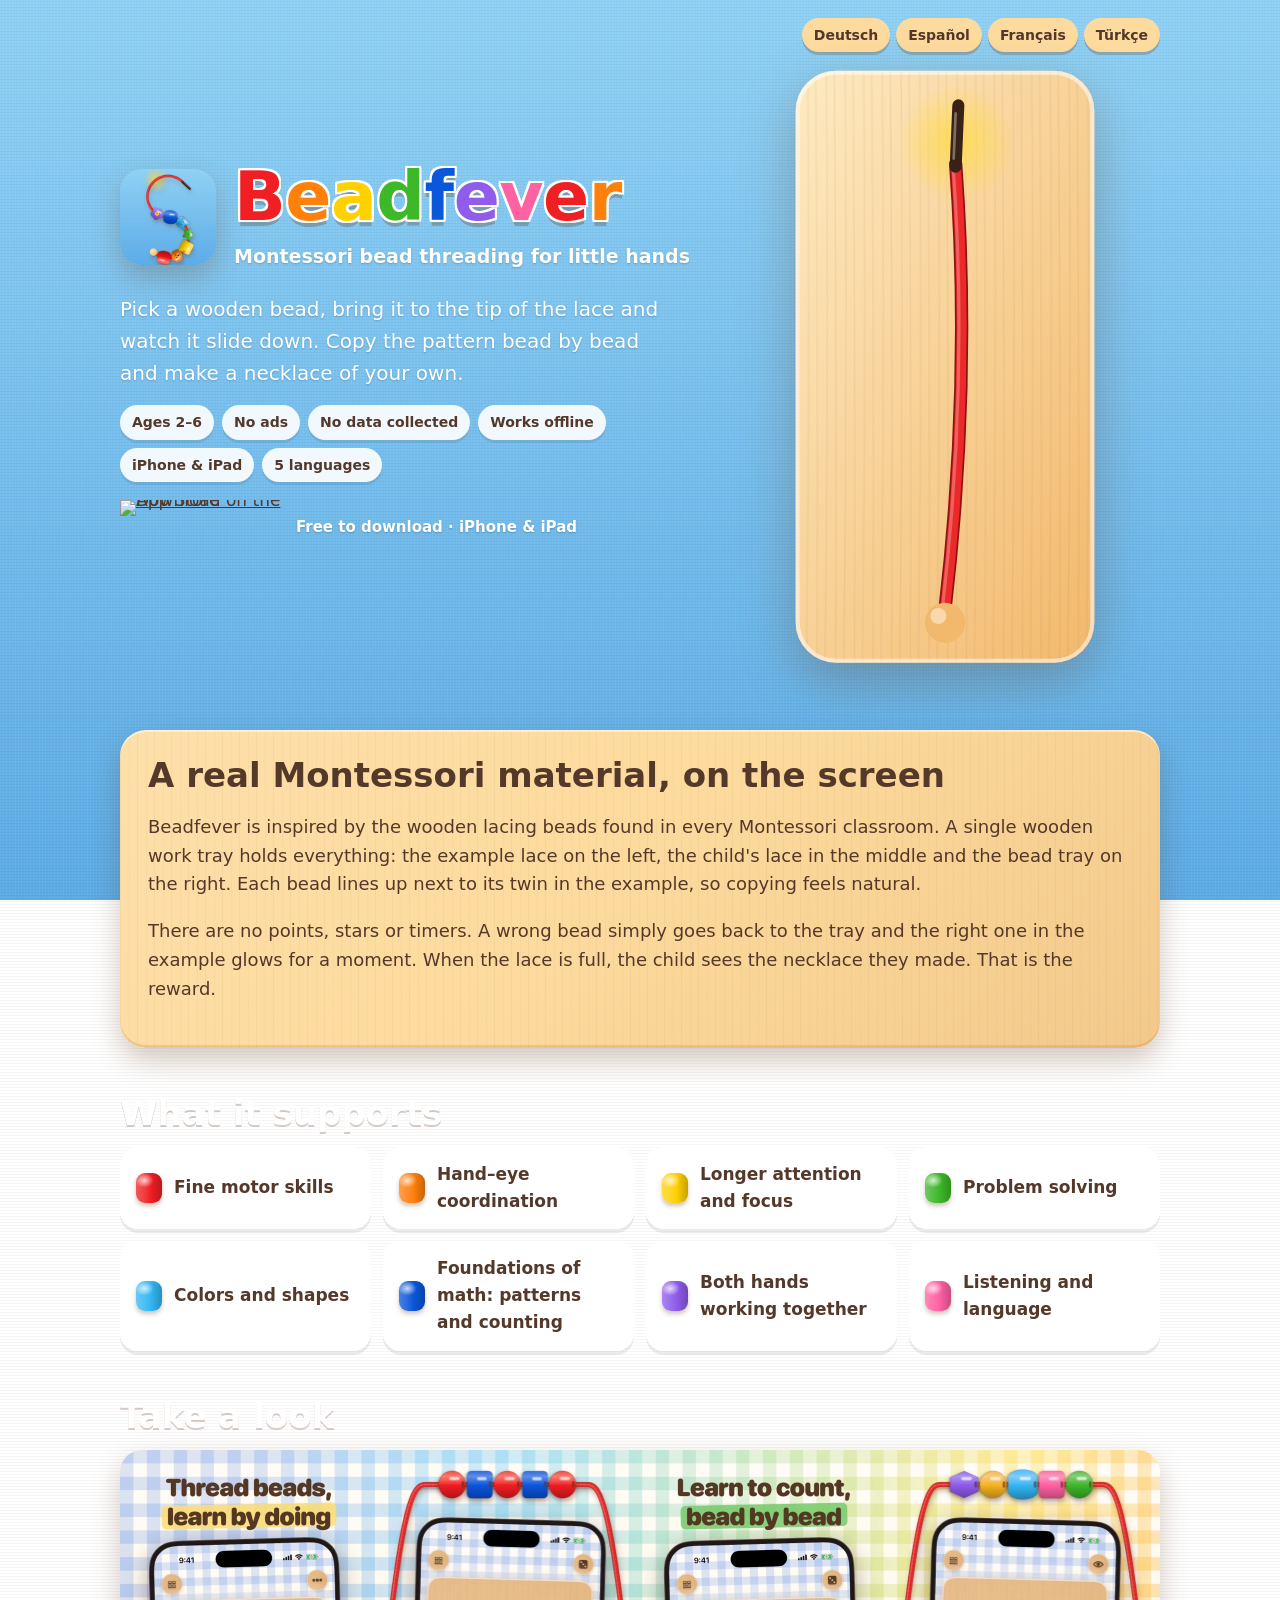
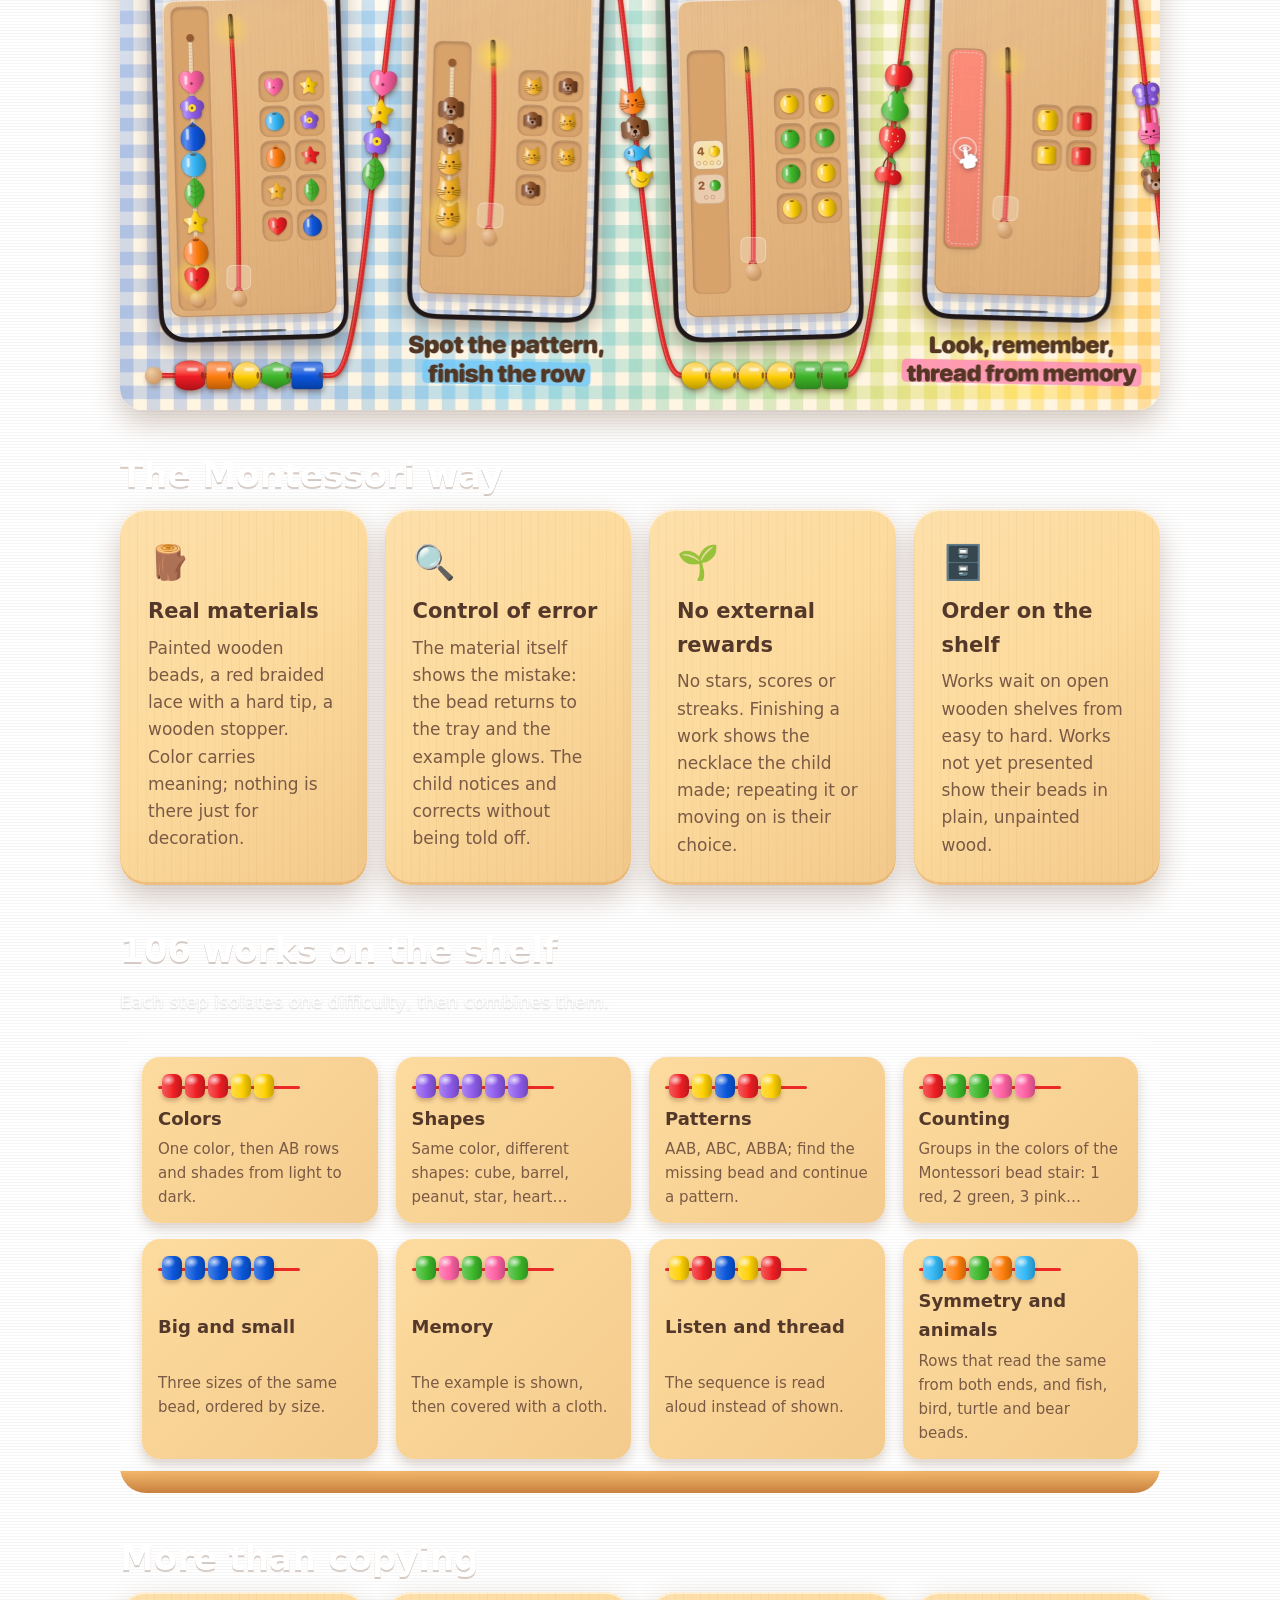
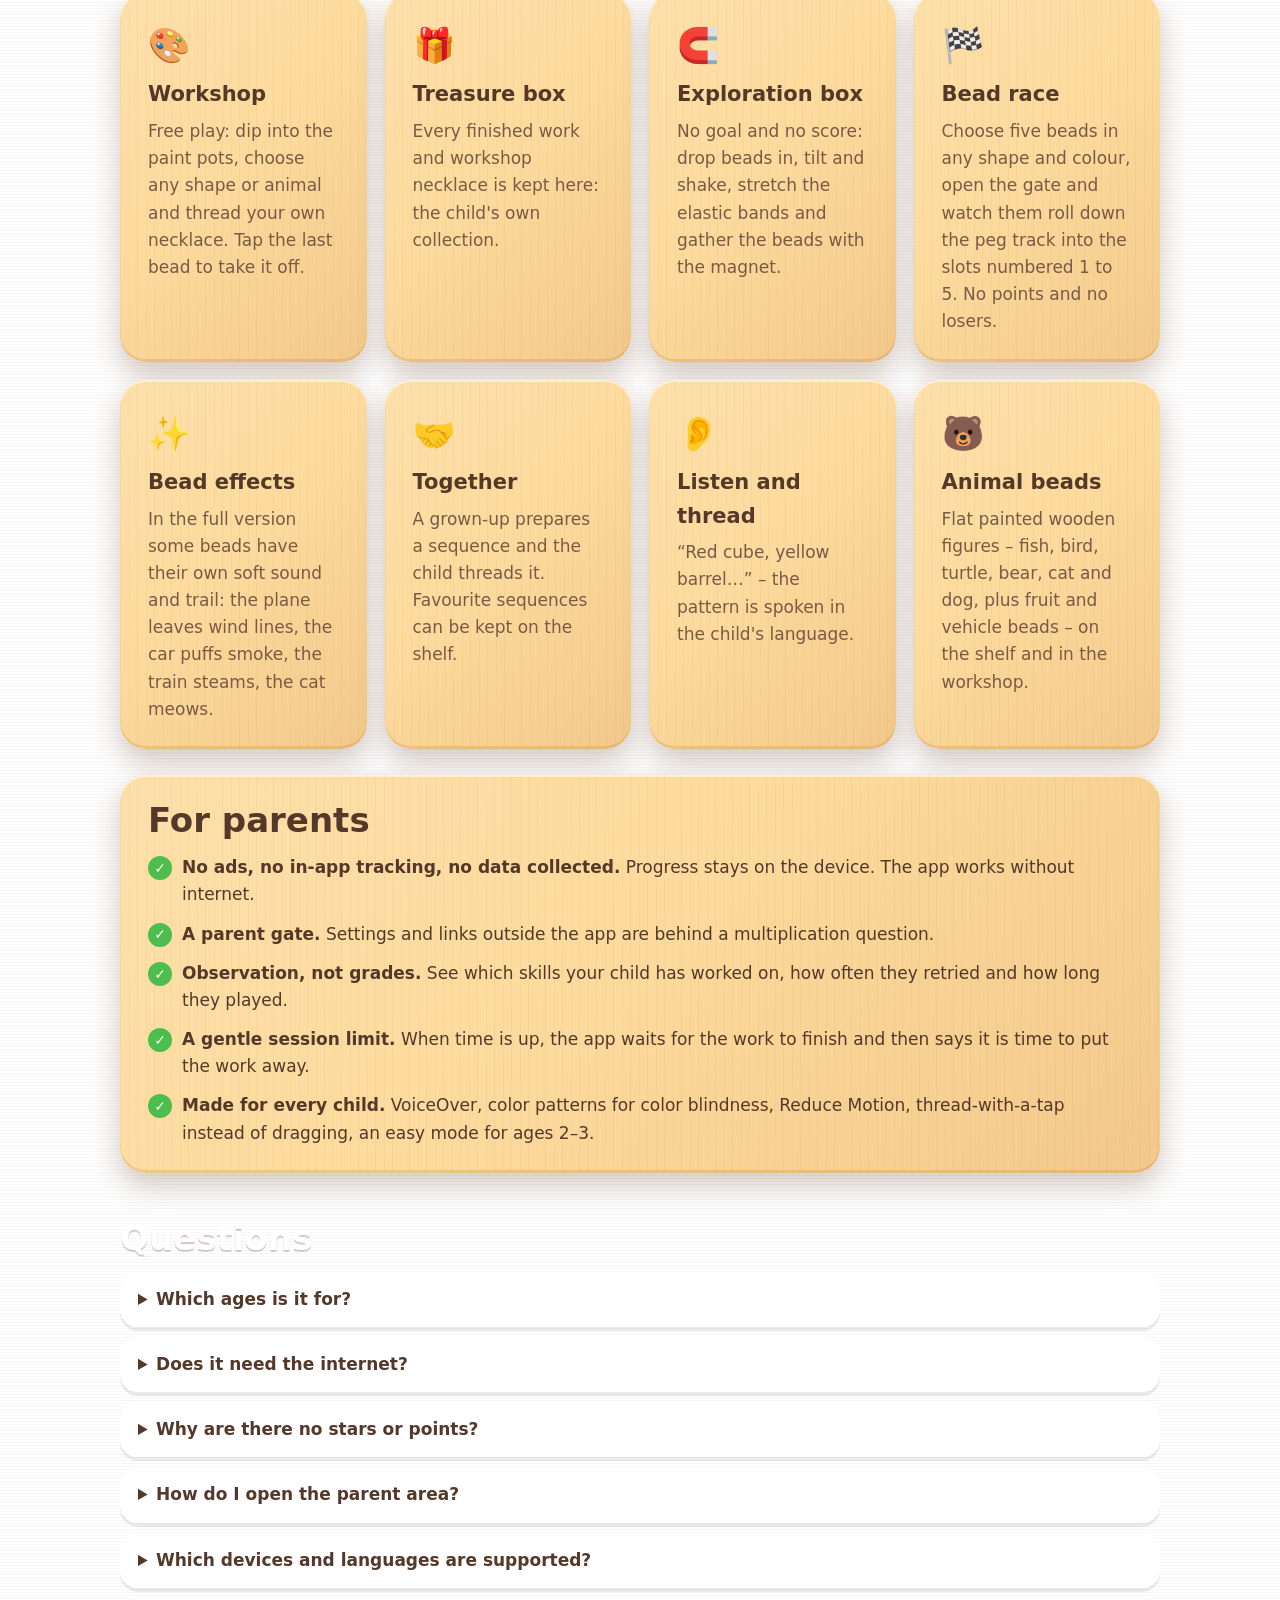
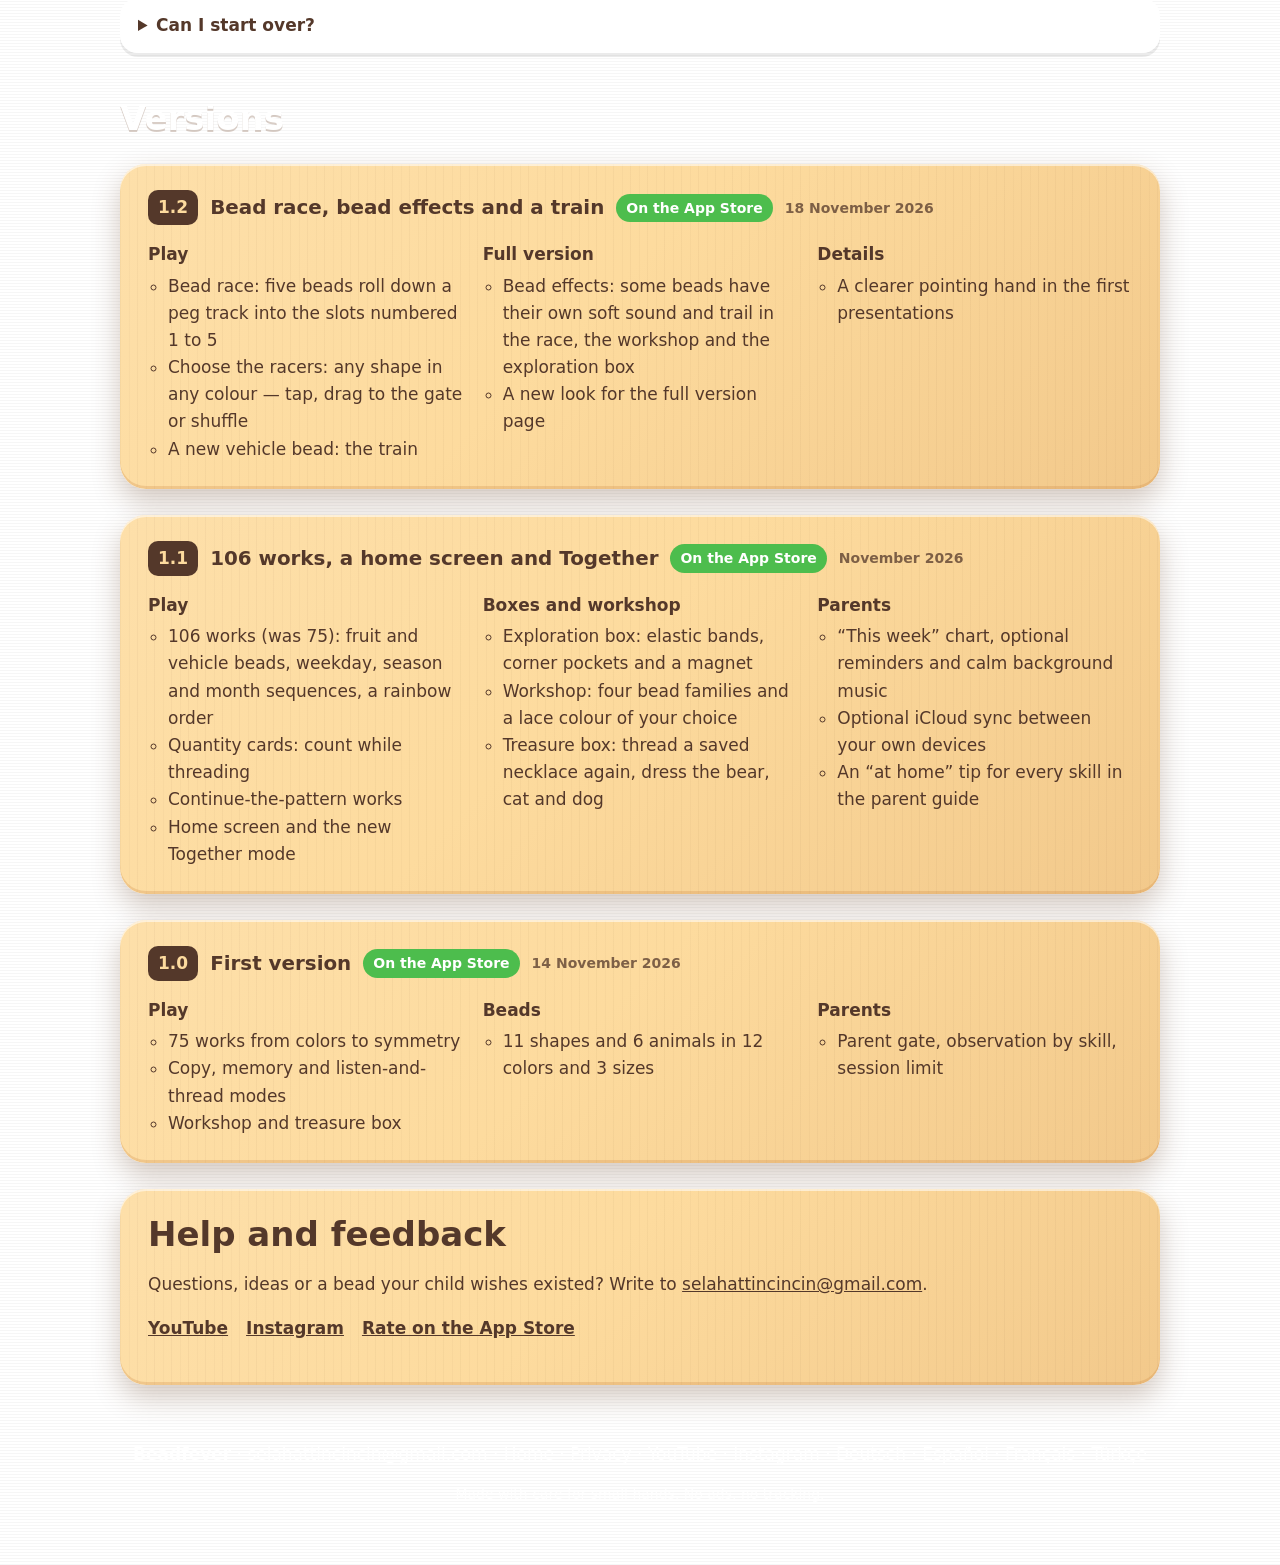
==== commit 844a43f6: "Siteyi güncelle (proje b76ca1a)" ====
--- a/index.html
+++ b/index.html
@@ -201,6 +201,16 @@
         <p>No goal and no score: drop beads in, tilt and shake, stretch the elastic bands and gather the beads with the magnet.</p>
       </article>
       <article class="tray card">
+        <span class="card-icon" aria-hidden="true">🏁</span>
+        <h3>Bead race</h3>
+        <p>Choose five beads in any shape and colour, open the gate and watch them roll down the peg track into the slots numbered 1 to 5. No points and no losers.</p>
+      </article>
+      <article class="tray card">
+        <span class="card-icon" aria-hidden="true">✨</span>
+        <h3>Bead effects</h3>
+        <p>In the full version some beads have their own soft sound and trail: the plane leaves wind lines, the car puffs smoke, the train steams, the cat meows.</p>
+      </article>
+      <article class="tray card">
         <span class="card-icon" aria-hidden="true">🤝</span>
         <h3>Together</h3>
         <p>A grown-up prepares a sequence and the child threads it. Favourite sequences can be kept on the shelf.</p>
@@ -262,9 +272,40 @@
     <ol class="releases">
       <li class="tray release">
         <div class="release-head">
+          <span class="ver">1.2</span>
+          <h3>Bead race, bead effects and a train</h3>
+          <span class="tag">On the App Store</span>
+          <span class="date">18 November 2026</span>
+        </div>
+        <div class="changes">
+          <div>
+            <h4>Play</h4>
+            <ul>
+              <li>Bead race: five beads roll down a peg track into the slots numbered 1 to 5</li>
+              <li>Choose the racers: any shape in any colour — tap, drag to the gate or shuffle</li>
+              <li>A new vehicle bead: the train</li>
+            </ul>
+          </div>
+          <div>
+            <h4>Full version</h4>
+            <ul>
+              <li>Bead effects: some beads have their own soft sound and trail in the race, the workshop and the exploration box</li>
+              <li>A new look for the full version page</li>
+            </ul>
+          </div>
+          <div>
+            <h4>Details</h4>
+            <ul>
+              <li>A clearer pointing hand in the first presentations</li>
+            </ul>
+          </div>
+        </div>
+      </li>
+      <li class="tray release">
+        <div class="release-head">
           <span class="ver">1.1</span>
           <h3>106 works, a home screen and Together</h3>
-          <span class="tag">Coming soon</span>
+          <span class="tag">On the App Store</span>
           <span class="date">November 2026</span>
         </div>
         <div class="changes">
